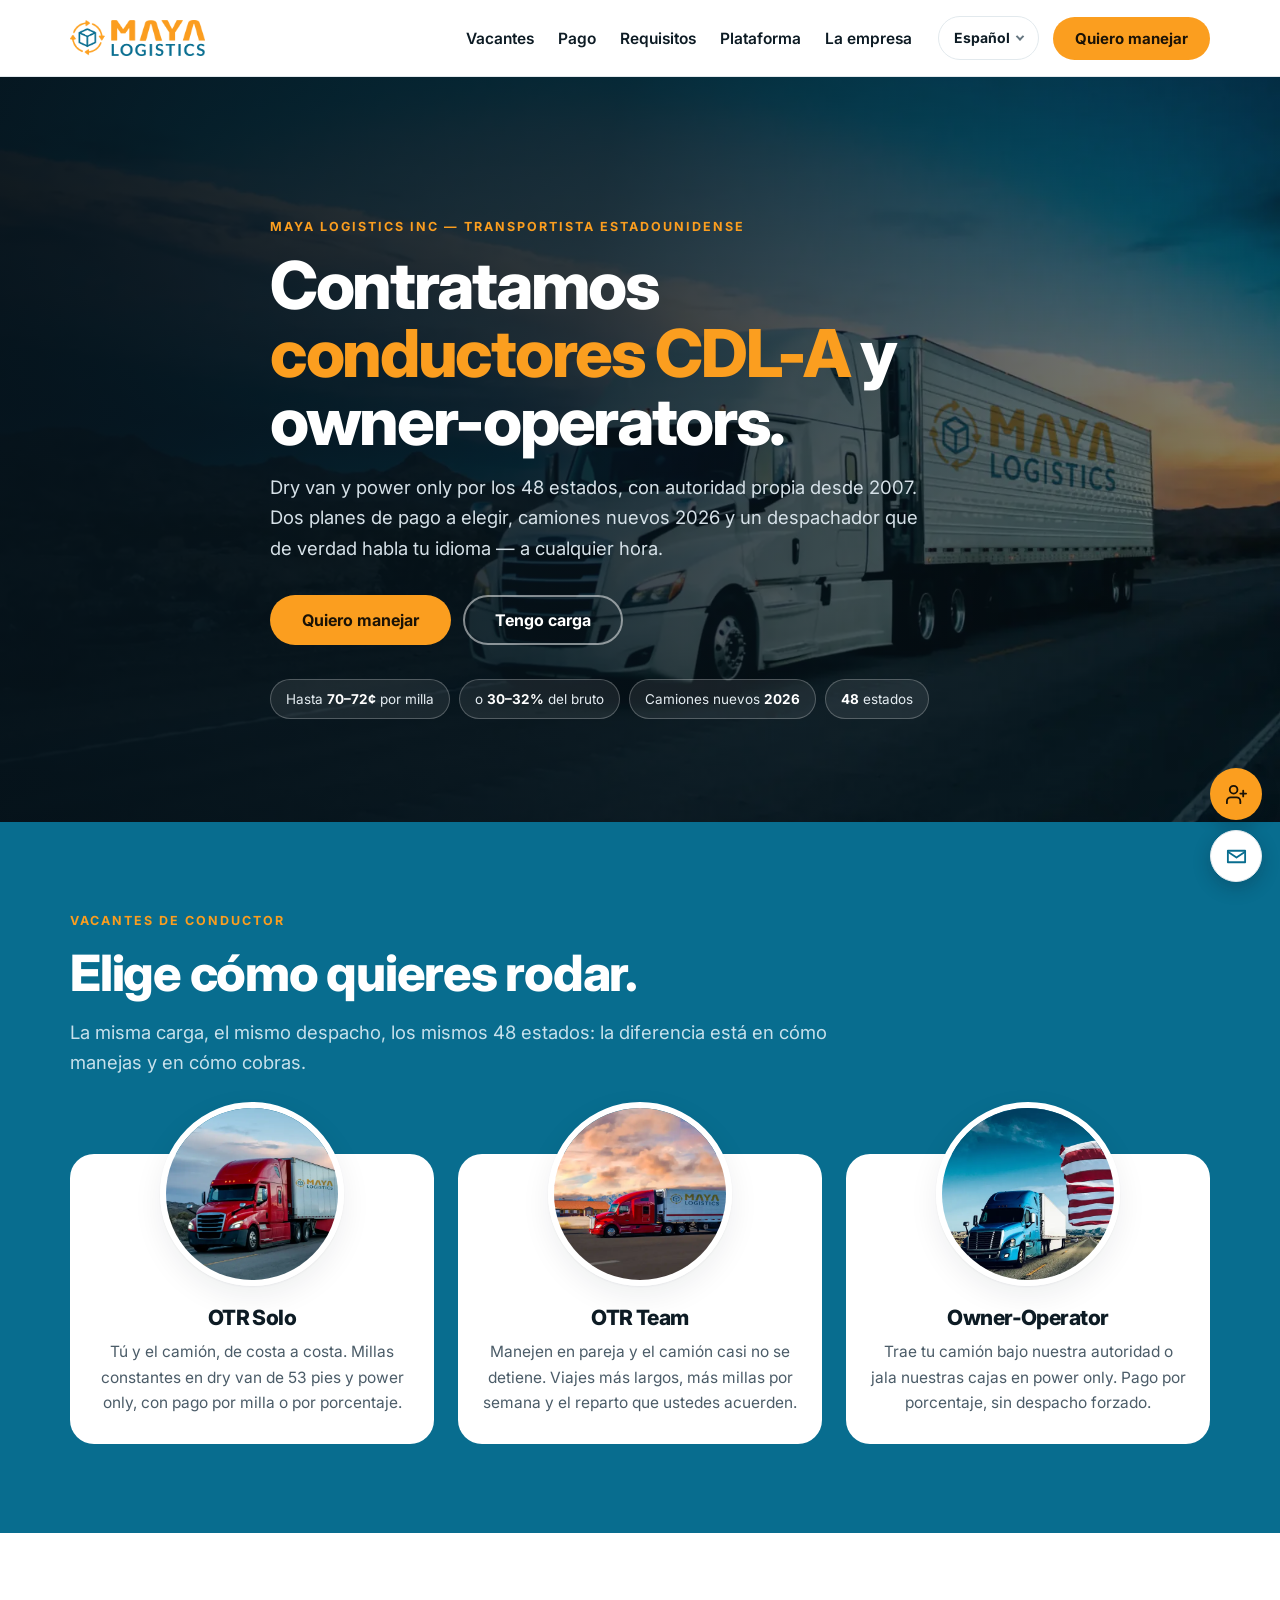
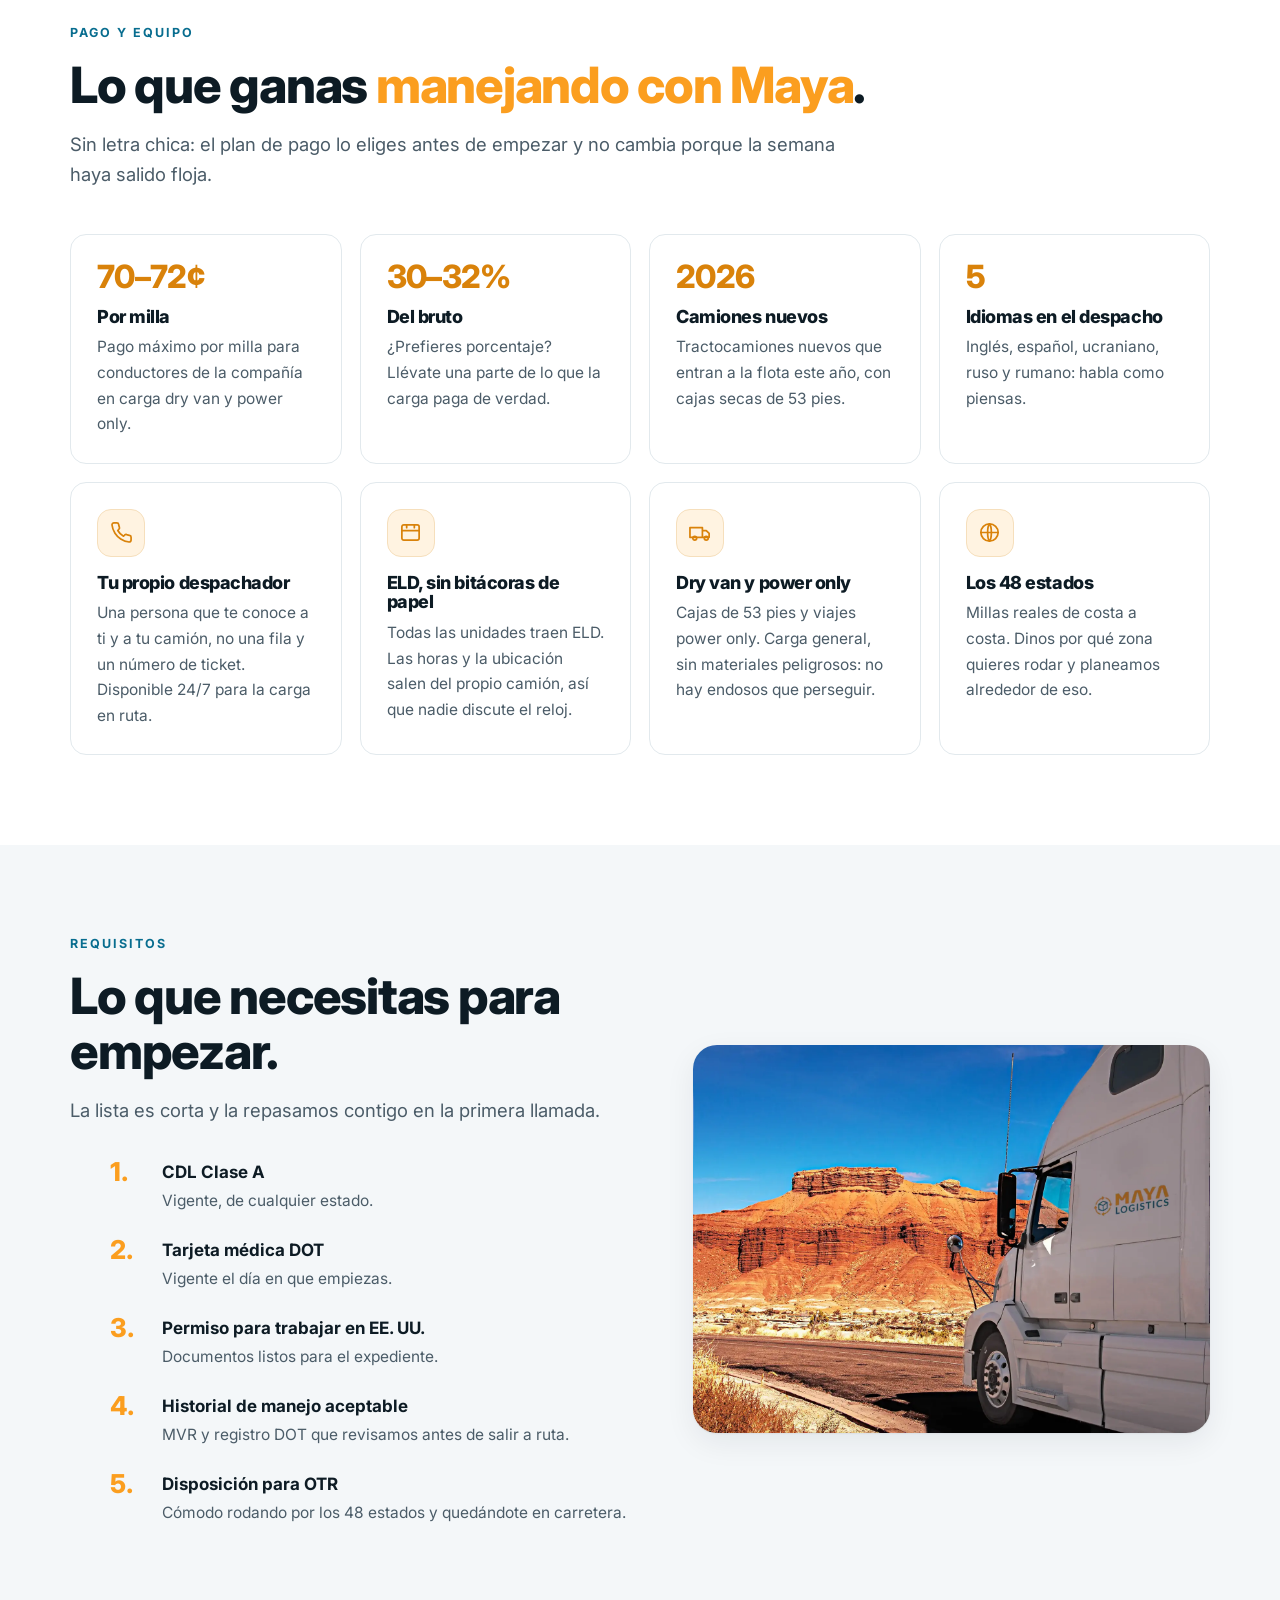
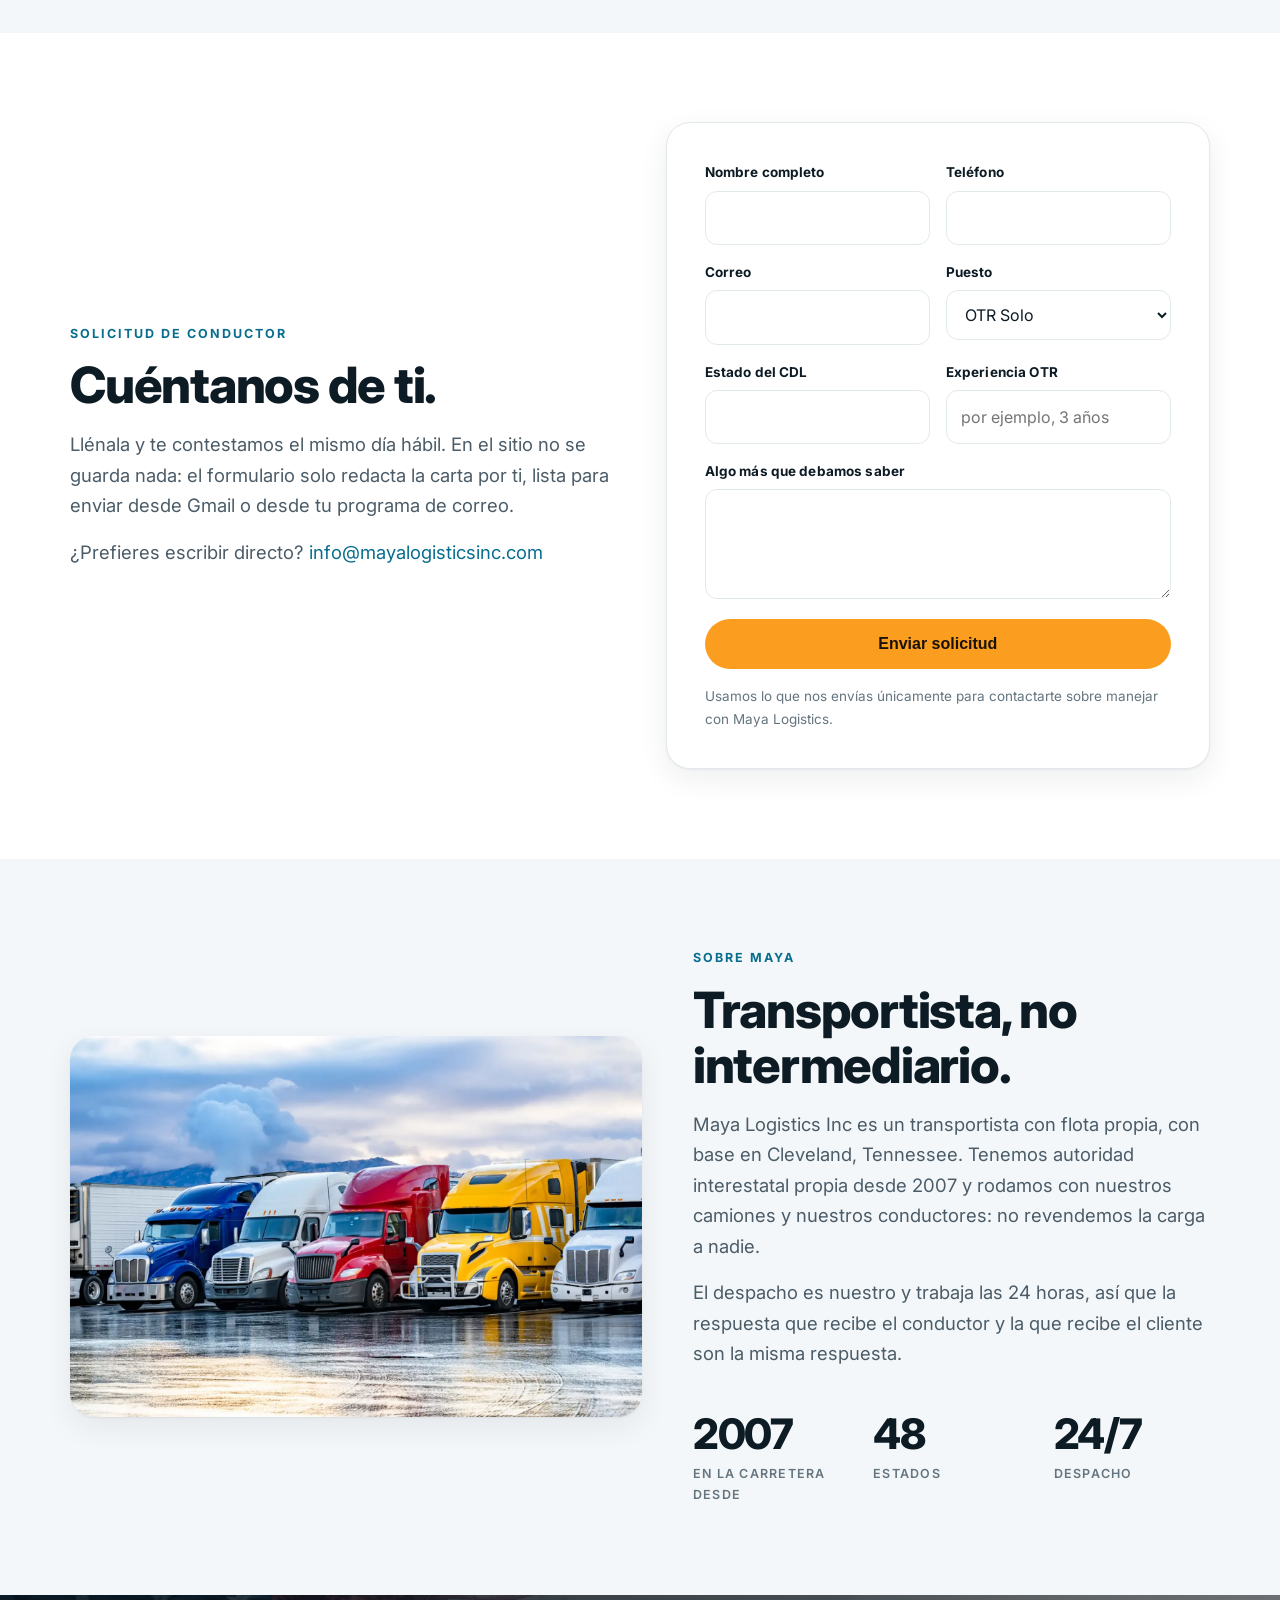
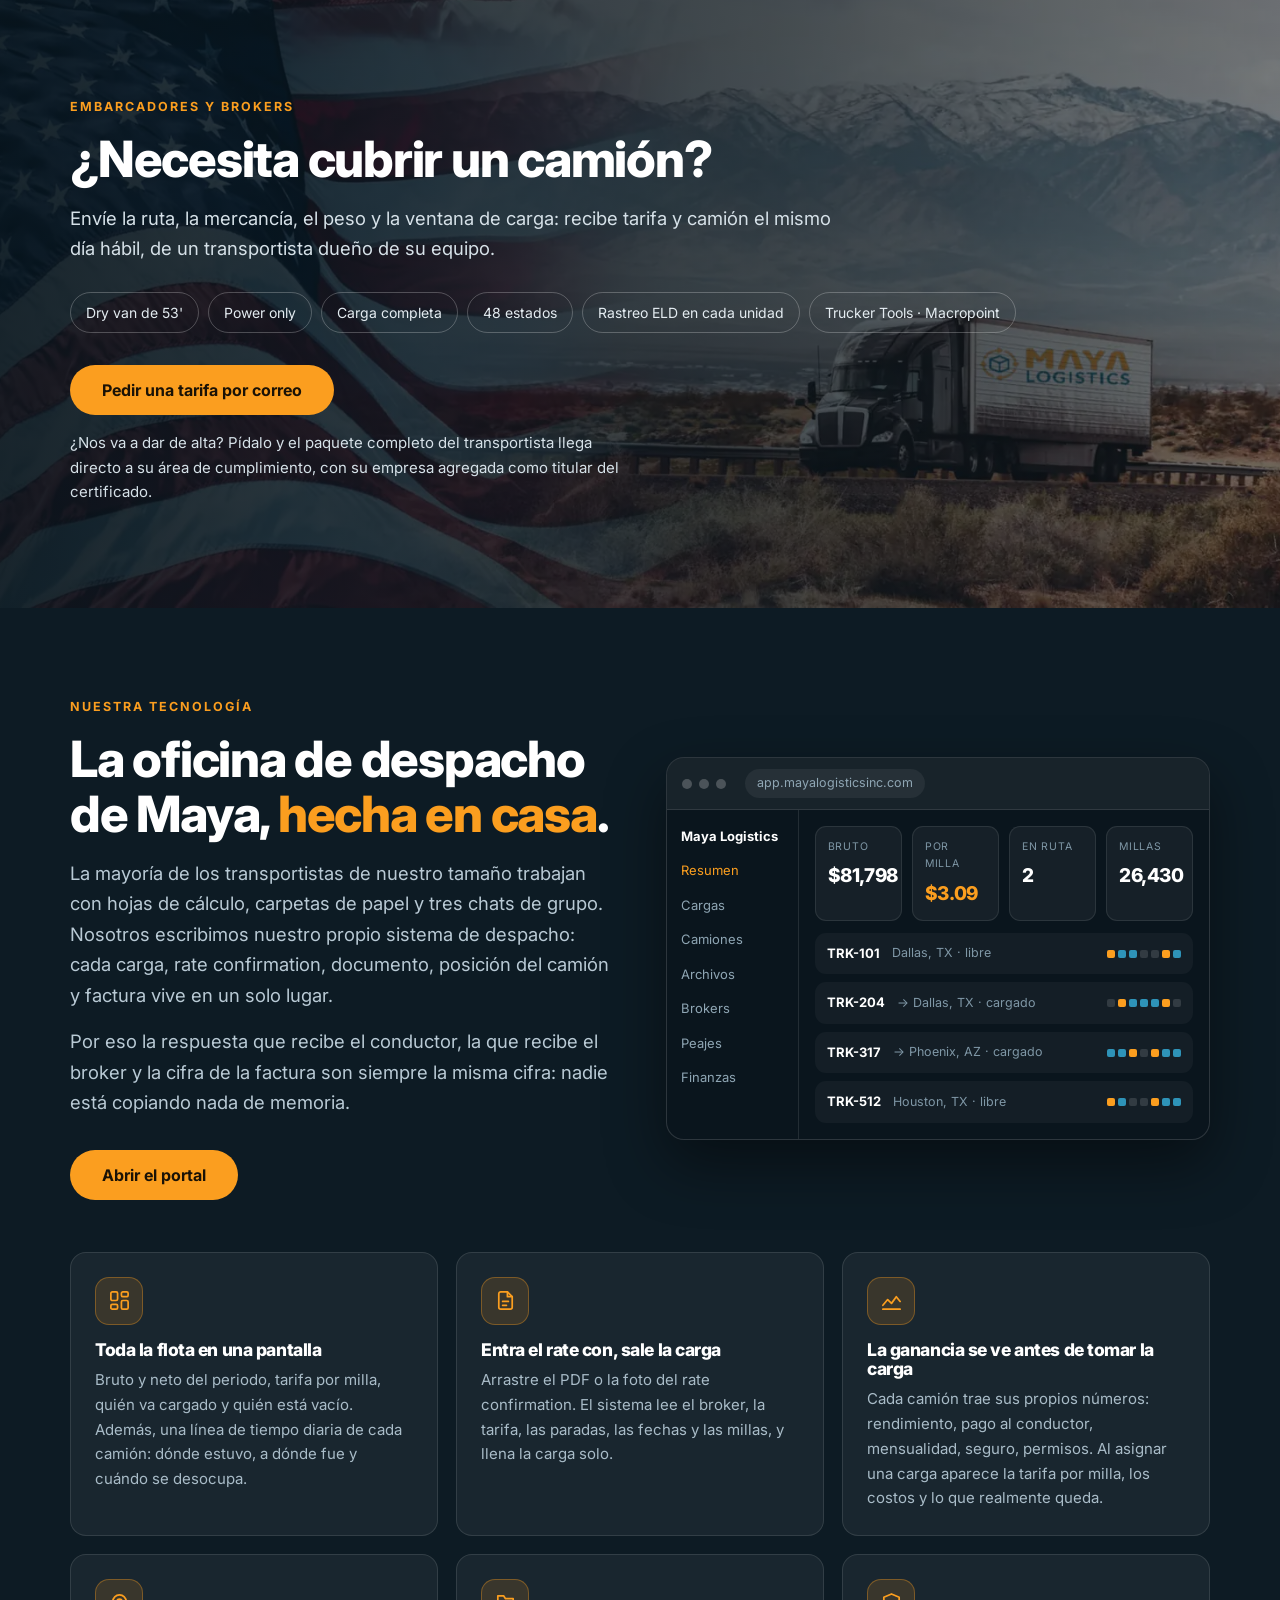
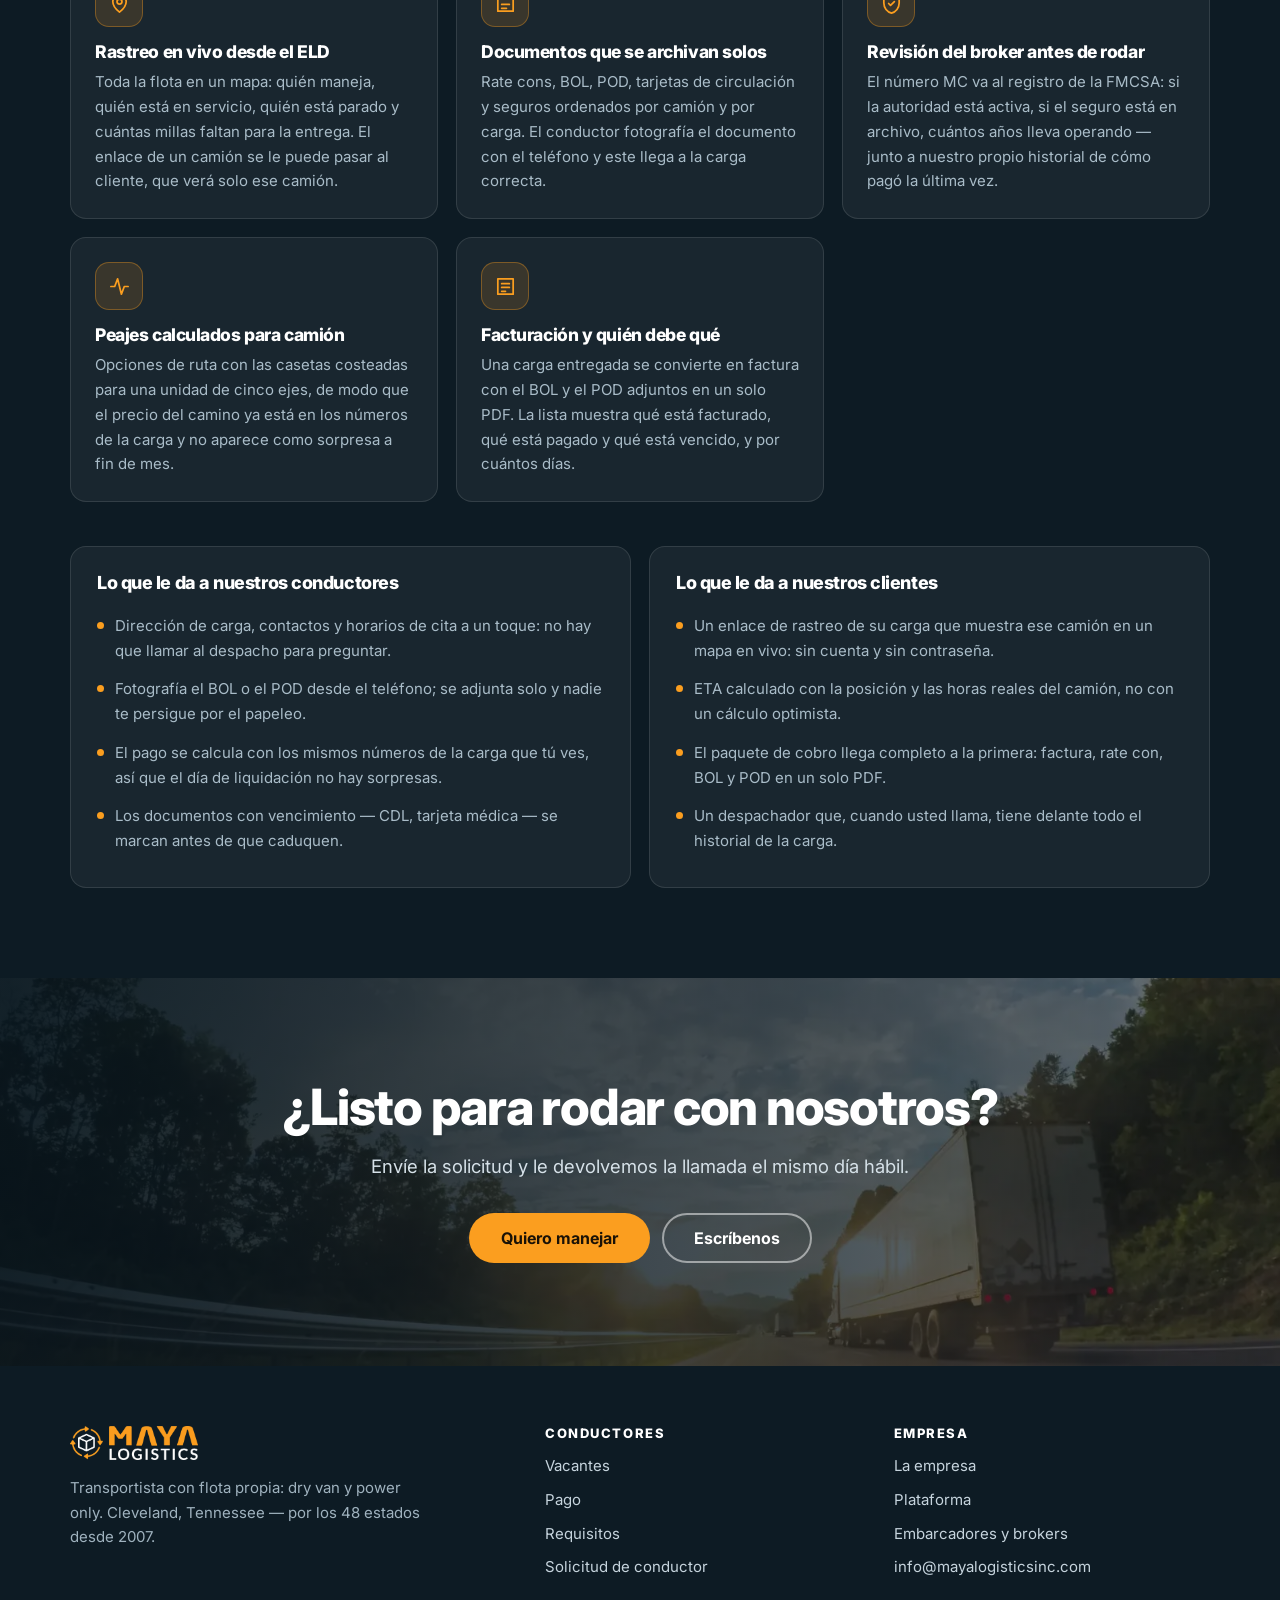
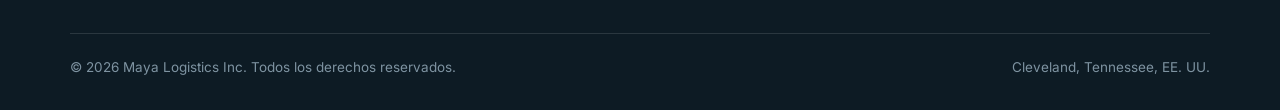
==== es/index.html @ c4414eb6 "Maya Logistics Inc — сайт на шести языках Историю репозитория пришлось начать заново: старые коммиты" ====
<!DOCTYPE html>
<html lang="es">
<head>
<meta charset="utf-8">
<meta name="viewport" content="width=device-width, initial-scale=1">
<title>Maya Logistics Inc | Empleo CDL-A | Contratamos camioneros — 48 estados</title>
<meta name="description" content="Maya Logistics Inc contrata conductores CDL Clase A y owner-operators. Pago de 70–72¢ por milla o 30–32% del bruto, camiones nuevos 2026, dry van y power only, los 48 estados, despacho en cinco idiomas.">
<meta name="theme-color" content="#086D8F">
<link rel="canonical" href="https://mayalogisticsinc.com/es/">
<link rel="alternate" hreflang="en" href="https://mayalogisticsinc.com/">
<link rel="alternate" hreflang="es" href="https://mayalogisticsinc.com/es/">
<link rel="alternate" hreflang="ru" href="https://mayalogisticsinc.com/ru/">
<link rel="alternate" hreflang="uk" href="https://mayalogisticsinc.com/uk/">
<link rel="alternate" hreflang="ro" href="https://mayalogisticsinc.com/ro/">
<link rel="alternate" hreflang="kk" href="https://mayalogisticsinc.com/kk/">
<link rel="alternate" hreflang="x-default" href="https://mayalogisticsinc.com/">
<meta property="og:type" content="website">
<meta property="og:url" content="https://mayalogisticsinc.com/es/">
<meta property="og:title" content="Maya Logistics Inc — Contratamos conductores CDL Clase A">
<meta property="og:description" content="70–72¢ por milla o 30–32% del bruto. Camiones nuevos 2026, dry van y power only, los 48 estados, despacho en cinco idiomas.">
<meta property="og:image" content="https://mayalogisticsinc.com/assets/hero-1600.webp">
<meta property="og:locale" content="es_US">
<meta name="twitter:card" content="summary_large_image">

<link rel="icon" href="/assets/favicon.ico" sizes="any">
<link rel="icon" href="/assets/favicon-32.png" type="image/png">
<link rel="apple-touch-icon" href="/assets/apple-touch-icon.png">

<link rel="preconnect" href="https://fonts.googleapis.com">
<link rel="preconnect" href="https://fonts.gstatic.com" crossorigin>
<link rel="stylesheet" href="https://fonts.googleapis.com/css2?family=Inter:wght@400;600;700;800&display=swap">
<link rel="preload" as="image" href="/assets/hero-800.webp" media="(max-width:800px)">
<link rel="preload" as="image" href="/assets/hero-1600.webp" media="(min-width:801px)">
<link rel="stylesheet" href="/assets/site.css?v=5">
</head>
<body>

<header class="site-header">
  <div class="wrap header-in">
    <a class="brand" href="/es/" aria-label="Maya Logistics Inc">
      <img src="/assets/logo.png" width="760" height="202" alt="Maya Logistics Inc">
    </a>

    <button class="burger" type="button" data-nav-toggle aria-expanded="false" aria-controls="menu" aria-label="Menú">
      <span></span>
    </button>

    <nav class="nav" id="menu" aria-label="Menú">
      <ul class="nav-links">
        <li><a href="#positions">Vacantes</a></li>
        <li><a href="#pay">Pago</a></li>
        <li><a href="#requirements">Requisitos</a></li>
        <li><a href="#platform">Plataforma</a></li>
        <li><a href="#company">La empresa</a></li>
      </ul>
      <div class="nav-side">
        <details class="lang">
          <summary aria-label="Idioma">Español</summary>
          <ul>
            <li><a href="/" hreflang="en">English</a></li>
            <li><a href="/es/" hreflang="es" aria-current="true">Español</a></li>
            <li><a href="/ru/" hreflang="ru">Русский</a></li>
            <li><a href="/uk/" hreflang="uk">Українська</a></li>
            <li><a href="/ro/" hreflang="ro">Română</a></li>
            <li><a href="/kk/" hreflang="kk">Қазақша</a></li>
          </ul>
        </details>
        <a class="btn btn-o" href="#apply">Quiero manejar</a>
      </div>
    </nav>
  </div>
</header>

<main>

<!-- ================= HERO ================= -->
<section class="hero bg-hero">
  <div class="wrap hero-in">
    <p class="eyebrow">Maya Logistics Inc — transportista estadounidense</p>
    <h1>Contratamos <em>conductores CDL-A</em> y owner-operators.</h1>
    <p class="lead">Dry van y power only por los 48 estados, con autoridad propia desde 2007. Dos planes de pago a elegir, camiones nuevos 2026 y un despachador que de verdad habla tu idioma — a cualquier hora.</p>
    <div class="btns">
      <a class="btn btn-o" href="#apply">Quiero manejar</a>
      <a class="btn btn-ghost" href="#shippers">Tengo carga</a>
    </div>
    <div class="chips">
      <span class="chip">Hasta <b>70–72¢</b> por milla</span>
      <span class="chip">o <b>30–32%</b> del bruto</span>
      <span class="chip">Camiones nuevos <b>2026</b></span>
      <span class="chip"><b>48</b> estados</span>
    </div>
  </div>
</section>

<!-- ================= POSITIONS ================= -->
<section id="positions" class="positions">
  <div class="wrap">
    <p class="eyebrow">Vacantes de conductor</p>
    <h2 class="h2">Elige cómo quieres rodar.</h2>
    <p class="lead">La misma carga, el mismo despacho, los mismos 48 estados: la diferencia está en cómo manejas y en cómo cobras.</p>

    <div class="pos-grid">
      <article class="pos">
        <img src="/assets/pos-solo.webp" width="560" height="560" loading="lazy" decoding="async" alt="Tractocamión con caja seca en la carretera al atardecer">
        <h3>OTR Solo</h3>
        <p>Tú y el camión, de costa a costa. Millas constantes en dry van de 53 pies y power only, con pago por milla o por porcentaje.</p>
      </article>

      <article class="pos">
        <img src="/assets/pos-team.webp" width="560" height="560" loading="lazy" decoding="async" alt="Tractocamión con remolque al atardecer">
        <h3>OTR Team</h3>
        <p>Manejen en pareja y el camión casi no se detiene. Viajes más largos, más millas por semana y el reparto que ustedes acuerden.</p>
      </article>

      <article class="pos">
        <img src="/assets/pos-oo.webp" width="560" height="560" loading="lazy" decoding="async" alt="Tractocamión en una carretera del desierto con la bandera de Estados Unidos">
        <h3>Owner-Operator</h3>
        <p>Trae tu camión bajo nuestra autoridad o jala nuestras cajas en power only. Pago por porcentaje, sin despacho forzado.</p>
      </article>
    </div>
  </div>
</section>

<!-- ================= PAY & EQUIPMENT ================= -->
<section id="pay">
  <div class="wrap">
    <p class="eyebrow">Pago y equipo</p>
    <h2 class="h2">Lo que ganas <em>manejando con Maya</em>.</h2>
    <p class="lead">Sin letra chica: el plan de pago lo eliges antes de empezar y no cambia porque la semana haya salido floja.</p>

    <div class="perks">
      <div class="perk">
        <b>70–72¢</b>
        <h3>Por milla</h3>
        <p>Pago máximo por milla para conductores de la compañía en carga dry van y power only.</p>
      </div>
      <div class="perk">
        <b>30–32%</b>
        <h3>Del bruto</h3>
        <p>¿Prefieres porcentaje? Llévate una parte de lo que la carga paga de verdad.</p>
      </div>
      <div class="perk">
        <b>2026</b>
        <h3>Camiones nuevos</h3>
        <p>Tractocamiones nuevos que entran a la flota este año, con cajas secas de 53 pies.</p>
      </div>
      <div class="perk">
        <b>5</b>
        <h3>Idiomas en el despacho</h3>
        <p>Inglés, español, ucraniano, ruso y rumano: habla como piensas.</p>
      </div>
      <div class="perk">
        <div class="ico"><svg viewBox="0 0 24 24" aria-hidden="true"><path d="M22 16.9v3a2 2 0 0 1-2.2 2 19.8 19.8 0 0 1-8.6-3.1 19.5 19.5 0 0 1-6-6A19.8 19.8 0 0 1 2.1 4.2 2 2 0 0 1 4.1 2h3a2 2 0 0 1 2 1.7c.1 1 .4 1.9.7 2.8a2 2 0 0 1-.5 2.1L8.1 9.9a16 16 0 0 0 6 6l1.3-1.3a2 2 0 0 1 2.1-.4c.9.3 1.8.6 2.8.7a2 2 0 0 1 1.7 2z"/></svg></div>
        <h3>Tu propio despachador</h3>
        <p>Una persona que te conoce a ti y a tu camión, no una fila y un número de ticket. Disponible 24/7 para la carga en ruta.</p>
      </div>
      <div class="perk">
        <div class="ico"><svg viewBox="0 0 24 24" aria-hidden="true"><rect x="3" y="4" width="18" height="16" rx="2"/><path d="M3 10h18M8 4v3M16 4v3"/></svg></div>
        <h3>ELD, sin bitácoras de papel</h3>
        <p>Todas las unidades traen ELD. Las horas y la ubicación salen del propio camión, así que nadie discute el reloj.</p>
      </div>
      <div class="perk">
        <div class="ico"><svg viewBox="0 0 24 24" aria-hidden="true"><path d="M1 7h13v10H1zM14 10h4l3 3v4h-7z"/><circle cx="6" cy="18" r="2"/><circle cx="18" cy="18" r="2"/></svg></div>
        <h3>Dry van y power only</h3>
        <p>Cajas de 53 pies y viajes power only. Carga general, sin materiales peligrosos: no hay endosos que perseguir.</p>
      </div>
      <div class="perk">
        <div class="ico"><svg viewBox="0 0 24 24" aria-hidden="true"><circle cx="12" cy="12" r="9"/><path d="M3 12h18M12 3c2.6 2.8 2.6 15.2 0 18M12 3c-2.6 2.8-2.6 15.2 0 18"/></svg></div>
        <h3>Los 48 estados</h3>
        <p>Millas reales de costa a costa. Dinos por qué zona quieres rodar y planeamos alrededor de eso.</p>
      </div>
    </div>
  </div>
</section>

<!-- ================= REQUIREMENTS ================= -->
<section id="requirements" class="soft">
  <div class="wrap split">
    <div>
      <p class="eyebrow">Requisitos</p>
      <h2 class="h2">Lo que necesitas para empezar.</h2>
      <p class="lead">La lista es corta y la repasamos contigo en la primera llamada.</p>

      <ol class="steps">
        <li><i>1.</i><div><b>CDL Clase A</b><span>Vigente, de cualquier estado.</span></div></li>
        <li><i>2.</i><div><b>Tarjeta médica DOT</b><span>Vigente el día en que empiezas.</span></div></li>
        <li><i>3.</i><div><b>Permiso para trabajar en EE. UU.</b><span>Documentos listos para el expediente.</span></div></li>
        <li><i>4.</i><div><b>Historial de manejo aceptable</b><span>MVR y registro DOT que revisamos antes de salir a ruta.</span></div></li>
        <li><i>5.</i><div><b>Disposición para OTR</b><span>Cómodo rodando por los 48 estados y quedándote en carretera.</span></div></li>
      </ol>
    </div>

    <div class="shot">
      <picture>
        <source media="(max-width:700px)" srcset="/assets/fleet-800.webp">
        <img src="/assets/fleet-1600.webp" width="1600" height="1200" loading="lazy" decoding="async" alt="Tractocamión en una carretera entre formaciones de roca roja">
      </picture>
    </div>
  </div>
</section>

<!-- ================= APPLY ================= -->
<section id="apply">
  <div class="wrap contact-grid">
    <div>
      <p class="eyebrow">Solicitud de conductor</p>
      <h2 class="h2">Cuéntanos de ti.</h2>
      <p class="lead">Llénala y te contestamos el mismo día hábil. En el sitio no se guarda nada: el formulario solo redacta la carta por ti, lista para enviar desde Gmail o desde tu programa de correo.</p>
      <p class="lead">¿Prefieres escribir directo? <a data-mail href="mailto:info@mayalogisticsinc.com">info@mayalogisticsinc.com</a></p>
    </div>

    <form class="form-wrap" data-mail-form="info@mayalogisticsinc.com"
          data-subject="Solicitud de conductor — Maya Logistics" data-sent-title="Tu solicitud está lista">
      <div class="fields">
        <div class="field">
          <label for="f-name">Nombre completo</label>
          <input id="f-name" name="name" data-label="Nombre completo" type="text" autocomplete="name" required>
        </div>
        <div class="field">
          <label for="f-phone">Teléfono</label>
          <input id="f-phone" name="phone" data-label="Teléfono" type="tel" autocomplete="tel" required>
        </div>
        <div class="field">
          <label for="f-email">Correo</label>
          <input id="f-email" name="email" data-label="Correo" type="email" autocomplete="email">
        </div>
        <div class="field">
          <label for="f-pos">Puesto</label>
          <select id="f-pos" name="position" data-label="Puesto">
            <option>OTR Solo</option>
            <option>OTR Team</option>
            <option>Owner-Operator</option>
          </select>
        </div>
        <div class="field">
          <label for="f-cdl">Estado del CDL</label>
          <input id="f-cdl" name="cdl" data-label="Estado del CDL" type="text">
        </div>
        <div class="field">
          <label for="f-exp">Experiencia OTR</label>
          <input id="f-exp" name="experience" data-label="Experiencia OTR" type="text" placeholder="por ejemplo, 3 años">
        </div>
        <div class="field full">
          <label for="f-msg">Algo más que debamos saber</label>
          <textarea id="f-msg" name="message" data-label="Algo más que debamos saber"></textarea>
        </div>
      </div>
      <button class="btn btn-o" type="submit" style="width:100%;margin-top:20px">Enviar solicitud</button>
      <p class="form-note">Usamos lo que nos envías únicamente para contactarte sobre manejar con Maya Logistics.</p>
    </form>
  </div>
</section>

<!-- ================= COMPANY ================= -->
<section id="company" class="soft">
  <div class="wrap split rev">
    <div class="shot">
      <picture>
        <source media="(max-width:700px)" srcset="/assets/lot-800.webp">
        <img src="/assets/lot-1600.webp" width="1600" height="1066" loading="lazy" decoding="async" alt="Tractocamiones formados en el patio de la terminal">
      </picture>
    </div>

    <div>
      <p class="eyebrow">Sobre Maya</p>
      <h2 class="h2">Transportista, no intermediario.</h2>
      <p class="lead">Maya Logistics Inc es un transportista con flota propia, con base en Cleveland, Tennessee. Tenemos autoridad interestatal propia desde 2007 y rodamos con nuestros camiones y nuestros conductores: no revendemos la carga a nadie.</p>
      <p class="lead">El despacho es nuestro y trabaja las 24 horas, así que la respuesta que recibe el conductor y la que recibe el cliente son la misma respuesta.</p>

      <div class="stats">
        <div class="stat"><b>2007</b><span>En la carretera desde</span></div>
        <div class="stat"><b>48</b><span>Estados</span></div>
        <div class="stat"><b>24/7</b><span>Despacho</span></div>
      </div>
    </div>
  </div>
</section>

<!-- ================= SHIPPERS ================= -->
<section id="shippers" class="band bg-flag">
  <div class="wrap">
    <p class="eyebrow">Embarcadores y brokers</p>
    <h2 class="h2">¿Necesita cubrir un camión?</h2>
    <p class="lead">Envíe la ruta, la mercancía, el peso y la ventana de carga: recibe tarifa y camión el mismo día hábil, de un transportista dueño de su equipo.</p>

    <div class="tags">
      <span class="tag">Dry van de 53'</span>
      <span class="tag">Power only</span>
      <span class="tag">Carga completa</span>
      <span class="tag">48 estados</span>
      <span class="tag">Rastreo ELD en cada unidad</span>
      <span class="tag">Trucker Tools · Macropoint</span>
    </div>

    <div class="btns">
      <a class="btn btn-o" data-mail data-mail-title="Pedir una tarifa por correo" href="mailto:info@mayalogisticsinc.com?subject=Freight%20quote%20request&amp;body=Company%3A%0AContact%20name%3A%0ALane%20(pickup%20city%2Fstate%20-%20delivery%20city%2Fstate)%3A%0APickup%20date%20and%20window%3A%0ACommodity%20and%20weight%3A%0AEquipment%20(dry%20van%20or%20power%20only)%3A%0A">Pedir una tarifa por correo</a>
    </div>
    <p class="lead" style="font-size:15px">¿Nos va a dar de alta? Pídalo y el paquete completo del transportista llega directo a su área de cumplimiento, con su empresa agregada como titular del certificado.</p>
  </div>
</section>

<!-- ================= PLATFORM ================= -->
<section id="platform" class="app-sec">
  <div class="wrap">
    <div class="app-top">
      <div>
        <p class="eyebrow">Nuestra tecnología</p>
        <h2 class="h2">La oficina de despacho de Maya, <em>hecha en casa</em>.</h2>
        <p class="lead">La mayoría de los transportistas de nuestro tamaño trabajan con hojas de cálculo, carpetas de papel y tres chats de grupo. Nosotros escribimos nuestro propio sistema de despacho: cada carga, rate confirmation, documento, posición del camión y factura vive en un solo lugar.</p>
        <p class="lead">Por eso la respuesta que recibe el conductor, la que recibe el broker y la cifra de la factura son siempre la misma cifra: nadie está copiando nada de memoria.</p>
        <div class="btns">
          <a class="btn btn-o" href="https://app.mayalogisticsinc.com/login" target="_blank" rel="noopener">Abrir el portal</a>
        </div>
      </div>

      <!-- illustration of the Overview screen, drawn in HTML -->
      <div class="win" aria-hidden="true">
        <div class="win-bar"><i></i><i></i><i></i><span>app.mayalogisticsinc.com</span></div>
        <div class="win-body">
          <div class="win-side">
            <b>Maya Logistics</b>
            <u>Resumen</u>
            <span>Cargas</span>
            <span>Camiones</span>
            <span>Archivos</span>
            <span>Brokers</span>
            <span>Peajes</span>
            <span>Finanzas</span>
          </div>
          <div class="win-main">
            <div class="kpis">
              <div class="kpi"><small>Bruto</small><b>$81,798</b></div>
              <div class="kpi up"><small>Por milla</small><b>$3.09</b></div>
              <div class="kpi"><small>En ruta</small><b>2</b></div>
              <div class="kpi"><small>Millas</small><b>26,430</b></div>
            </div>
            <div class="rows">
              <div class="wrow"><b>TRK-101</b><em>Dallas, TX · libre</em>
                <span class="dots"><i class="a"></i><i class="b"></i><i class="b"></i><i></i><i></i><i class="a"></i><i class="b"></i></span></div>
              <div class="wrow"><b>TRK-204</b><em>→ Dallas, TX · cargado</em>
                <span class="dots"><i></i><i class="a"></i><i class="b"></i><i class="b"></i><i class="b"></i><i class="a"></i><i></i></span></div>
              <div class="wrow"><b>TRK-317</b><em>→ Phoenix, AZ · cargado</em>
                <span class="dots"><i class="b"></i><i class="b"></i><i class="a"></i><i></i><i class="a"></i><i class="b"></i><i class="b"></i></span></div>
              <div class="wrow"><b>TRK-512</b><em>Houston, TX · libre</em>
                <span class="dots"><i class="a"></i><i class="b"></i><i></i><i></i><i class="a"></i><i class="b"></i><i class="b"></i></span></div>
            </div>
          </div>
        </div>
      </div>
    </div>

    <div class="fcards">
      <article class="fcard">
        <div class="ico"><svg viewBox="0 0 24 24" aria-hidden="true"><rect x="3" y="3" width="7" height="9" rx="1.5"/><rect x="14" y="3" width="7" height="5" rx="1.5"/><rect x="3" y="16" width="7" height="5" rx="1.5"/><rect x="14" y="12" width="7" height="9" rx="1.5"/></svg></div>
        <h3>Toda la flota en una pantalla</h3>
        <p>Bruto y neto del periodo, tarifa por milla, quién va cargado y quién está vacío. Además, una línea de tiempo diaria de cada camión: dónde estuvo, a dónde fue y cuándo se desocupa.</p>
      </article>

      <article class="fcard">
        <div class="ico"><svg viewBox="0 0 24 24" aria-hidden="true"><path d="M14 3H7a2 2 0 0 0-2 2v14a2 2 0 0 0 2 2h10a2 2 0 0 0 2-2V8z"/><path d="M14 3v5h5M9 13h6M9 17h4"/></svg></div>
        <h3>Entra el rate con, sale la carga</h3>
        <p>Arrastre el PDF o la foto del rate confirmation. El sistema lee el broker, la tarifa, las paradas, las fechas y las millas, y llena la carga solo.</p>
      </article>

      <article class="fcard">
        <div class="ico"><svg viewBox="0 0 24 24" aria-hidden="true"><path d="M3 17l5-6 4 4 5-7 4 5"/><path d="M3 21h18"/></svg></div>
        <h3>La ganancia se ve antes de tomar la carga</h3>
        <p>Cada camión trae sus propios números: rendimiento, pago al conductor, mensualidad, seguro, permisos. Al asignar una carga aparece la tarifa por milla, los costos y lo que realmente queda.</p>
      </article>

      <article class="fcard">
        <div class="ico"><svg viewBox="0 0 24 24" aria-hidden="true"><path d="M12 21s7-5.2 7-11a7 7 0 1 0-14 0c0 5.8 7 11 7 11z"/><circle cx="12" cy="10" r="2.6"/></svg></div>
        <h3>Rastreo en vivo desde el ELD</h3>
        <p>Toda la flota en un mapa: quién maneja, quién está en servicio, quién está parado y cuántas millas faltan para la entrega. El enlace de un camión se le puede pasar al cliente, que verá solo ese camión.</p>
      </article>

      <article class="fcard">
        <div class="ico"><svg viewBox="0 0 24 24" aria-hidden="true"><path d="M4 4h6l2 3h8v13H4z"/><path d="M8 13h8M8 17h5"/></svg></div>
        <h3>Documentos que se archivan solos</h3>
        <p>Rate cons, BOL, POD, tarjetas de circulación y seguros ordenados por camión y por carga. El conductor fotografía el documento con el teléfono y este llega a la carga correcta.</p>
      </article>

      <article class="fcard">
        <div class="ico"><svg viewBox="0 0 24 24" aria-hidden="true"><path d="M12 2 4 5.5v6c0 5 3.4 9.3 8 10.5 4.6-1.2 8-5.5 8-10.5v-6z"/><path d="M9 12l2 2 4-4"/></svg></div>
        <h3>Revisión del broker antes de rodar</h3>
        <p>El número MC va al registro de la FMCSA: si la autoridad está activa, si el seguro está en archivo, cuántos años lleva operando — junto a nuestro propio historial de cómo pagó la última vez.</p>
      </article>

      <article class="fcard">
        <div class="ico"><svg viewBox="0 0 24 24" aria-hidden="true"><path d="M3 12h4l3-8 4 16 3-8h4"/></svg></div>
        <h3>Peajes calculados para camión</h3>
        <p>Opciones de ruta con las casetas costeadas para una unidad de cinco ejes, de modo que el precio del camino ya está en los números de la carga y no aparece como sorpresa a fin de mes.</p>
      </article>

      <article class="fcard">
        <div class="ico"><svg viewBox="0 0 24 24" aria-hidden="true"><path d="M4 4h16v16H4z"/><path d="M8 9h8M8 13h8M8 17h4"/></svg></div>
        <h3>Facturación y quién debe qué</h3>
        <p>Una carga entregada se convierte en factura con el BOL y el POD adjuntos en un solo PDF. La lista muestra qué está facturado, qué está pagado y qué está vencido, y por cuántos días.</p>
      </article>
    </div>

    <div class="who">
      <div>
        <h3>Lo que le da a nuestros conductores</h3>
        <ul>
          <li>Dirección de carga, contactos y horarios de cita a un toque: no hay que llamar al despacho para preguntar.</li>
          <li>Fotografía el BOL o el POD desde el teléfono; se adjunta solo y nadie te persigue por el papeleo.</li>
          <li>El pago se calcula con los mismos números de la carga que tú ves, así que el día de liquidación no hay sorpresas.</li>
          <li>Los documentos con vencimiento — CDL, tarjeta médica — se marcan antes de que caduquen.</li>
        </ul>
      </div>
      <div>
        <h3>Lo que le da a nuestros clientes</h3>
        <ul>
          <li>Un enlace de rastreo de su carga que muestra ese camión en un mapa en vivo: sin cuenta y sin contraseña.</li>
          <li>ETA calculado con la posición y las horas reales del camión, no con un cálculo optimista.</li>
          <li>El paquete de cobro llega completo a la primera: factura, rate con, BOL y POD en un solo PDF.</li>
          <li>Un despachador que, cuando usted llama, tiene delante todo el historial de la carga.</li>
        </ul>
      </div>
    </div>
  </div>
</section>

<!-- ================= CTA ================= -->
<section class="band bg-road">
  <div class="wrap center">
    <h2 class="h2">¿Listo para rodar con nosotros?</h2>
    <p class="lead">Envíe la solicitud y le devolvemos la llamada el mismo día hábil.</p>
    <div class="btns" style="justify-content:center">
      <a class="btn btn-o" href="#apply">Quiero manejar</a>
      <a class="btn btn-ghost" data-mail data-mail-title="Escríbenos" href="mailto:info@mayalogisticsinc.com">Escríbenos</a>
    </div>
  </div>
</section>

</main>

<footer class="site-footer">
  <div class="wrap">
    <div class="fgrid">
      <div>
        <img src="/assets/logo-light.png" width="760" height="202" alt="Maya Logistics Inc" loading="lazy">
        <p>Transportista con flota propia: dry van y power only. Cleveland, Tennessee — por los 48 estados desde 2007.</p>
      </div>
      <div>
        <h4>Conductores</h4>
        <ul>
          <li><a href="#positions">Vacantes</a></li>
          <li><a href="#pay">Pago</a></li>
          <li><a href="#requirements">Requisitos</a></li>
          <li><a href="#apply">Solicitud de conductor</a></li>
        </ul>
      </div>
      <div>
        <h4>Empresa</h4>
        <ul>
          <li><a href="#company">La empresa</a></li>
          <li><a href="#platform">Plataforma</a></li>
          <li><a href="#shippers">Embarcadores y brokers</a></li>
          <li><a data-mail href="mailto:info@mayalogisticsinc.com">info@mayalogisticsinc.com</a></li>
        </ul>
      </div>
    </div>
    <div class="legal">
      <span>© 2026 Maya Logistics Inc. Todos los derechos reservados.</span>
      <span>Cleveland, Tennessee, EE. UU.</span>
    </div>
  </div>
</footer>

<div class="fab">
  <a class="fab-o" href="#apply" title="Quiero manejar" aria-label="Quiero manejar">
    <svg viewBox="0 0 24 24" aria-hidden="true"><path d="M16 21v-2a4 4 0 0 0-4-4H6a4 4 0 0 0-4 4v2"/><circle cx="9" cy="7" r="4"/><path d="M19 8v6M22 11h-6"/></svg>
  </a>
  <a class="fab-w" href="mailto:info@mayalogisticsinc.com" data-mail data-mail-title="Escríbenos" title="Escríbenos" aria-label="Escríbenos">
    <svg viewBox="0 0 24 24" aria-hidden="true"><path d="M3 6h18v12H3z"/><path d="m3 7 9 6 9-6"/></svg>
  </a>
</div>

<dialog class="mbox" id="mailbox" aria-labelledby="mbox-title">
  <div class="mbox-in">
    <div class="mbox-x"><form method="dialog"><button type="submit" aria-label="Cerrar">&times;</button></form></div>
    <h3 id="mbox-title" data-mbox-title>Escríbenos</h3>
    <p class="mbox-sub" data-mbox-sub hidden></p>

    <div class="mbox-addr">
      <span data-mbox-addr>info@mayalogisticsinc.com</span>
      <button class="mbox-copy" type="button" data-mbox-copy-addr data-done="Copiado">Copiar</button>
    </div>

    <textarea data-mbox-body readonly hidden aria-label="Texto del mensaje"></textarea>

    <div class="mbox-btns">
      <a class="btn btn-o" data-mbox-gmail href="https://mail.google.com/" target="_blank" rel="noopener">Abrir en Gmail</a>
      <a class="btn btn-line" data-mbox-mailto href="mailto:info@mayalogisticsinc.com">Programa de correo</a>
      <button class="btn btn-line" type="button" data-mbox-copy-body data-done="Copiado" hidden>Copiar el mensaje</button>
    </div>

    <p class="mbox-note" data-mbox-note hidden>Copiado al portapapeles.</p>
  </div>
</dialog>

<script src="/assets/site.js?v=5" defer></script>
</body>
</html>
---- assets/site.css ----
/* Maya Logistics Inc — mayalogisticsinc.com
   Brand: orange #FB9E1F + teal #086D8F (sampled from the logo artwork).
   Driver-recruiting first: the page carries an action bar that never scrolls away. */

:root{
  --orange:#FB9E1F;
  --orange-d:#D9820A;
  --orange-soft:#FFF3E1;
  --teal:#086D8F;
  --teal-d:#054F69;
  --teal-soft:#E8F2F6;
  --ink:#0D1B24;
  --body:#4B5C68;
  --muted:#64757F;
  --line:#E2E9ED;
  --bg:#FFFFFF;
  --soft:#F4F7F9;
  --wrap:1180px;
  --r:16px;
  --shadow:0 1px 2px rgba(13,27,36,.05), 0 10px 30px rgba(13,27,36,.07);
}

*,*::before,*::after{box-sizing:border-box}
html{scroll-behavior:smooth}
body{
  margin:0;
  background:var(--bg);
  color:var(--body);
  font:400 17px/1.65 Inter,-apple-system,BlinkMacSystemFont,"Segoe UI",Roboto,Helvetica,Arial,sans-serif;
  -webkit-font-smoothing:antialiased;
  overflow-x:hidden;
}
img{max-width:100%;height:auto;display:block}
[hidden]{display:none!important}
a{color:var(--teal);text-decoration:none}
a:hover{color:var(--teal-d)}
h1,h2,h3,h4{color:var(--ink);margin:0;line-height:1.1;letter-spacing:-.025em;font-weight:800}
p{margin:0}
ul{margin:0;padding:0;list-style:none}
:focus-visible{outline:3px solid var(--orange);outline-offset:3px;border-radius:6px}

[id]{scroll-margin-top:92px}
.wrap{max-width:var(--wrap);margin:0 auto;padding:0 20px}
section{padding:clamp(56px,7vw,100px) 0}
.soft{background:var(--soft)}
.eyebrow{
  font-size:12.5px;font-weight:700;letter-spacing:.16em;text-transform:uppercase;
  color:var(--teal);margin-bottom:14px;
}
.h2{font-size:clamp(30px,4.6vw,50px)}
.h2 em{font-style:normal;color:var(--orange)}
.lead{font-size:clamp(16.5px,1.5vw,18.5px);max-width:64ch;margin-top:16px}
.center{text-align:center}
.center .lead{margin-inline:auto}

/* ---------- buttons ---------- */
.btn{
  display:inline-flex;align-items:center;justify-content:center;gap:9px;
  padding:15px 30px;border-radius:999px;border:2px solid transparent;
  font-weight:700;font-size:16px;line-height:1;cursor:pointer;text-align:center;
  transition:background .18s,border-color .18s,color .18s,transform .18s;
}
.btn:hover{transform:translateY(-1px)}
.btn-o{background:var(--orange);color:#1A1206}
.btn-o:hover{background:var(--orange-d);color:#1A1206}
.btn-t{background:var(--teal);color:#fff}
.btn-t:hover{background:var(--teal-d);color:#fff}
.btn-line{border-color:var(--line);color:var(--ink);background:#fff}
.btn-line:hover{border-color:var(--teal);color:var(--teal)}
.btn-ghost{border-color:rgba(255,255,255,.5);color:#fff}
.btn-ghost:hover{border-color:#fff;background:rgba(255,255,255,.14);color:#fff}
.btns{display:flex;flex-wrap:wrap;gap:12px;margin-top:32px}

/* ---------- header ---------- */
.site-header{
  position:sticky;top:0;z-index:60;background:rgba(255,255,255,.94);
  backdrop-filter:blur(10px);border-bottom:1px solid var(--line);
}
.header-in{display:flex;align-items:center;gap:20px;height:76px}
.brand{display:flex;align-items:center;flex:none}
.brand img{height:36px;width:auto}
.nav{margin-left:auto;display:flex;align-items:center;gap:26px}
.nav-links{display:flex;align-items:center;gap:24px}
.nav-links a{color:var(--ink);font-weight:600;font-size:15.5px}
.nav-links a:hover{color:var(--teal)}
.nav-side{display:flex;align-items:center;gap:14px}
/* six languages do not fit as pills — a <details> dropdown, no JS needed to open */
.lang{position:relative;flex:none}
.lang summary{
  list-style:none;cursor:pointer;display:inline-flex;align-items:center;gap:9px;
  border:1px solid var(--line);border-radius:999px;padding:9px 15px;background:#fff;
  font-size:14px;font-weight:700;color:var(--ink);white-space:nowrap;
}
.lang summary::-webkit-details-marker{display:none}
.lang summary::after{
  content:"";width:6px;height:6px;margin-left:-2px;
  border-right:2px solid var(--muted);border-bottom:2px solid var(--muted);
  transform:rotate(45deg) translate(-1px,-1px);
}
.lang summary:hover{border-color:var(--teal);color:var(--teal)}
.lang[open] summary{border-color:var(--teal);color:var(--teal)}
.lang ul{
  position:absolute;top:calc(100% + 8px);right:0;z-index:80;min-width:196px;
  background:#fff;border:1px solid var(--line);border-radius:16px;padding:7px;
  box-shadow:var(--shadow);
}
.lang li a{display:block;padding:10px 13px;border-radius:11px;font-size:15px;font-weight:600;color:var(--ink)}
.lang li a:hover{background:var(--soft);color:var(--teal)}
.lang li a[aria-current="true"]{background:var(--teal-soft);color:var(--teal)}
.nav .btn{padding:12px 20px;font-size:15px}
.burger{
  display:none;margin-left:auto;width:46px;height:46px;border:1px solid var(--line);
  border-radius:999px;background:#fff;cursor:pointer;padding:0;
}
.burger span,.burger span::before,.burger span::after{
  display:block;position:relative;width:19px;height:2px;margin:0 auto;
  background:var(--ink);border-radius:2px;content:"";transition:.2s;
}
.burger span::before{position:absolute;top:-6px}
.burger span::after{position:absolute;top:6px}
[aria-expanded="true"] span{background:transparent}
[aria-expanded="true"] span::before{top:0;transform:rotate(45deg)}
[aria-expanded="true"] span::after{top:0;transform:rotate(-45deg)}

/* ---------- floating actions (bottom right, out of the way) ---------- */
.fab{position:fixed;right:18px;bottom:18px;z-index:70;display:grid;gap:10px}
.fab a{
  width:52px;height:52px;border-radius:50%;display:grid;place-items:center;
  box-shadow:0 6px 18px rgba(13,27,36,.24);transition:transform .18s,background .18s;
}
.fab a:hover{transform:translateY(-2px)}
.fab svg{width:23px;height:23px;fill:none;stroke-width:1.9;stroke-linecap:round;stroke-linejoin:round}
.fab-o{background:var(--orange)}
.fab-o svg{stroke:#1A1206}
.fab-o:hover{background:var(--orange-d)}
.fab-w{background:#fff;border:1px solid var(--line)}
.fab-w svg{stroke:var(--teal)}
.fab-w:hover{background:var(--teal-soft)}

/* ---------- hero ---------- */
.hero{
  position:relative;color:#fff;isolation:isolate;
  padding:clamp(76px,11vw,140px) 0 clamp(64px,8vw,110px);
  background:#0D1B24 center/cover no-repeat;
}
.hero::after{
  content:"";position:absolute;inset:0;z-index:-1;
  background:linear-gradient(100deg,rgba(6,19,27,.94) 0%,rgba(6,19,27,.84) 44%,rgba(6,19,27,.44) 100%);
}
.hero-in{max-width:780px}
.hero .eyebrow{color:var(--orange)}
.hero h1{color:#fff;font-size:clamp(36px,6vw,66px);line-height:1.03;letter-spacing:-.035em}
.hero h1 em{font-style:normal;color:var(--orange)}
.hero .lead{color:#D6E1E8;max-width:56ch}
.chips{display:flex;flex-wrap:wrap;gap:9px;margin-top:34px}
.chip{
  border:1px solid rgba(255,255,255,.24);background:rgba(255,255,255,.08);
  border-radius:999px;padding:8px 15px;font-size:13.5px;color:#E4ECF1;
}
.chip b{color:#fff;font-weight:700}

/* ---------- positions (brand-coloured block, circular photos) ---------- */
.positions{background:var(--teal);color:#fff;padding:clamp(56px,7vw,96px) 0}
.positions .eyebrow{color:var(--orange)}
.positions h2{color:#fff}
.positions .lead{color:#C7E0EB}
.pos-grid{
  display:grid;grid-template-columns:repeat(auto-fit,minmax(260px,1fr));
  gap:24px;margin-top:76px;
}
.pos-grid>*{min-width:0}
.pos{
  background:#fff;border-radius:24px;padding:0 24px 28px;text-align:center;
  transition:transform .18s,box-shadow .18s;
}
.pos:hover{transform:translateY(-4px);box-shadow:0 16px 40px rgba(0,0,0,.22)}
.pos img{
  width:184px;height:184px;border-radius:50%;object-fit:cover;
  margin:-52px auto 0;border:6px solid #fff;box-shadow:var(--shadow);
}
.pos h3{margin-top:20px;font-size:21px}
.pos p{margin-top:10px;font-size:15.5px;color:var(--body)}

/* ---------- perks ---------- */
.perks{display:grid;grid-template-columns:repeat(auto-fit,minmax(250px,1fr));gap:18px;margin-top:44px}
.perks>*{min-width:0}
.perk{
  background:#fff;border:1px solid var(--line);border-radius:var(--r);padding:26px;
  transition:box-shadow .18s,transform .18s,border-color .18s;
}
.perk:hover{box-shadow:var(--shadow);transform:translateY(-2px);border-color:#D3DEE4}
.perk b{display:block;color:var(--orange-d);font-size:clamp(25px,2.8vw,32px);font-weight:800;letter-spacing:-.02em;line-height:1}
.perk h3{font-size:18px;margin:0 0 8px}
.perk p{font-size:15.5px}
.perk b + h3{margin-top:14px}
.ico{
  width:48px;height:48px;border-radius:14px;display:grid;place-items:center;margin-bottom:16px;
  background:var(--orange-soft);border:1px solid #F6DFBC;
}
.ico svg{width:23px;height:23px;fill:none;stroke:var(--orange-d);stroke-width:1.8;stroke-linecap:round;stroke-linejoin:round}

/* ---------- split (text + photo) ---------- */
.split{display:grid;grid-template-columns:1.05fr .95fr;gap:clamp(28px,4vw,56px);align-items:center}
.split>*{min-width:0}
.split.rev .shot{order:-1}
.shot img{border-radius:24px;box-shadow:var(--shadow)}

/* ---------- numbered requirements ---------- */
.steps{margin-top:32px;display:grid;gap:22px}
.steps li{display:flex;gap:18px;align-items:flex-start}
.steps i{
  flex:none;font-style:normal;font-weight:800;font-size:26px;line-height:1.1;
  color:var(--orange);min-width:34px;
}
.steps b{display:block;color:var(--ink);font-weight:700;font-size:17px}
.steps span{font-size:15.5px}

/* ---------- stats ---------- */
.stats{
  display:grid;grid-template-columns:repeat(auto-fit,minmax(150px,1fr));
  gap:24px;margin-top:44px;
}
.stats>*{min-width:0}
.stat b{display:block;font-size:clamp(30px,3.4vw,42px);font-weight:800;color:var(--ink);line-height:1;letter-spacing:-.03em}
.stat span{display:block;margin-top:9px;font-size:12.5px;font-weight:600;letter-spacing:.1em;text-transform:uppercase;color:var(--muted)}

/* ---------- application form ---------- */
.form-wrap{
  background:#fff;border:1px solid var(--line);border-radius:24px;
  padding:clamp(24px,3vw,38px);box-shadow:var(--shadow);
}
.fields{display:grid;grid-template-columns:1fr 1fr;gap:16px}
.fields>*{min-width:0}
.field{display:flex;flex-direction:column;gap:7px}
.field.full{grid-column:1/-1}
.field label{font-size:13.5px;font-weight:700;color:var(--ink);letter-spacing:.01em}
.field input,.field select,.field textarea{
  font:inherit;font-size:16px;color:var(--ink);background:#fff;
  border:1.5px solid var(--line);border-radius:12px;padding:13px 14px;width:100%;
}
.field textarea{min-height:110px;resize:vertical}
.field input:focus,.field select:focus,.field textarea:focus{border-color:var(--teal);outline:none}
.form-note{margin-top:16px;font-size:13.5px;color:var(--muted)}

/* ---------- photo band ---------- */
.band{
  position:relative;color:#fff;background:#0D1B24 center/cover no-repeat;
  padding:clamp(60px,8vw,110px) 0;isolation:isolate;
}
.band::after{
  content:"";position:absolute;inset:0;z-index:-1;
  background:linear-gradient(90deg,rgba(6,19,27,.92) 0%,rgba(6,19,27,.74) 60%,rgba(6,19,27,.55) 100%);
}
.band h2,.band h3{color:#fff}
.band .lead{color:#D6E1E8}
.band .eyebrow{color:var(--orange)}
.tags{display:flex;flex-wrap:wrap;gap:9px;margin-top:28px}
.tag{border:1px solid rgba(255,255,255,.24);border-radius:999px;padding:8px 15px;font-size:14px;color:#E4ECF1}

/* ---------- cards / portal ---------- */
.grid{display:grid;gap:18px;margin-top:44px}
.grid>*{min-width:0}
.g-auto{grid-template-columns:repeat(auto-fit,minmax(320px,1fr))}
.pcard{
  display:block;background:#fff;border:1px solid var(--line);border-radius:var(--r);
  padding:26px;transition:box-shadow .18s,transform .18s,border-color .18s;
}
.pcard:hover{box-shadow:var(--shadow);transform:translateY(-2px);border-color:var(--teal)}
.pcard h3{font-size:18px;margin:0 0 9px}
.pcard p{font-size:15.5px;color:var(--body)}
.pcard .go{display:inline-block;margin-top:14px;color:var(--teal);font-weight:700;font-size:15px}
.pcard .go::after{content:" →"}

/* ---------- contact ---------- */
.contact-grid{display:grid;grid-template-columns:1fr 1fr;gap:clamp(28px,4vw,52px);align-items:center}
.contact-grid>*{min-width:0}
.cbox{background:#fff;border:1px solid var(--line);border-radius:24px;padding:8px 26px;box-shadow:var(--shadow)}
.crow{display:flex;gap:15px;align-items:flex-start;padding:22px 0;border-bottom:1px solid var(--line)}
.crow:last-child{border-bottom:0}
.crow svg{flex:none;width:22px;height:22px;margin-top:3px;fill:none;stroke:var(--teal);stroke-width:1.9;stroke-linecap:round;stroke-linejoin:round}
.crow small{display:block;font-size:12.5px;letter-spacing:.09em;text-transform:uppercase;color:var(--muted);font-weight:600}
.crow a,.crow p{font-size:17px;color:var(--ink);font-weight:700;margin-top:4px;word-break:break-word}
.crow a:hover{color:var(--teal)}
.crow em{display:block;font-style:normal;font-size:14.5px;color:var(--body);font-weight:400;margin-top:4px}

/* ---------- footer ---------- */
.site-footer{background:var(--ink);color:#9FB2BE;padding:60px 0 32px;font-size:15px}
.site-footer img{height:34px;width:auto}
.fgrid{display:grid;grid-template-columns:1.4fr 1fr 1fr;gap:32px}
.fgrid>*{min-width:0}
.site-footer h4{color:#fff;font-size:13px;letter-spacing:.12em;text-transform:uppercase;margin-bottom:14px}
.site-footer li{margin-bottom:9px}
.site-footer a{color:#C6D4DD}
.site-footer a:hover{color:var(--orange)}
.site-footer p{margin-top:16px;max-width:40ch}
.legal{
  margin-top:44px;padding-top:22px;border-top:1px solid rgba(255,255,255,.12);
  font-size:13.5px;color:#7E93A1;display:flex;flex-wrap:wrap;gap:6px 18px;justify-content:space-between;
}

/* ---------- responsive ---------- */
@media (max-width:960px){
  .burger{display:block}
  .nav{
    position:fixed;inset:76px 0 auto;display:none;flex-direction:column;
    align-items:stretch;gap:0;background:#fff;border-bottom:1px solid var(--line);
    padding:10px 20px 22px;box-shadow:var(--shadow);
    max-height:calc(100dvh - 76px);overflow:auto;
  }
  .nav.open{display:flex}
  .nav-links{flex-direction:column;align-items:stretch;gap:0}
  .nav-links a{display:block;padding:15px 2px;border-bottom:1px solid var(--line);font-size:17px}
  .nav-side{margin-top:18px;justify-content:space-between}
  .lang ul{right:auto;left:0;bottom:calc(100% + 8px);top:auto}
  .nav .btn{flex:1;justify-content:center}
  .split,.contact-grid{grid-template-columns:1fr}
  .split.rev .shot{order:0}
  .fgrid{grid-template-columns:1fr 1fr}
  .fgrid>*:first-child{grid-column:1/-1}
}
@media (max-width:640px){
  body{font-size:16px}
  .fields{grid-template-columns:1fr}
  .btns .btn{flex:1 1 100%}
  .fgrid{grid-template-columns:1fr}
  .perk,.pcard{padding:22px}
  .fab{right:14px;bottom:14px}
  .fab a{width:48px;height:48px}
  .hero{padding-top:56px}
}
@media (prefers-reduced-motion:reduce){
  html{scroll-behavior:auto}
  *{transition:none!important;animation:none!important}
}

/* ---------- photo backgrounds (small file first, full size on wider screens) ---------- */
.bg-hero{background-image:url(/assets/hero-800.webp)}
.bg-flag{background-image:url(/assets/flag-800.webp)}
.bg-careers{background-image:url(/assets/careers-800.webp)}
.bg-road{background-image:url(/assets/road-800.webp)}
@media (min-width:801px){
  .bg-hero{background-image:url(/assets/hero-1600.webp)}
  .bg-flag{background-image:url(/assets/flag-1600.webp)}
  .bg-careers{background-image:url(/assets/careers-1600.webp)}
  .bg-road{background-image:url(/assets/road-1600.webp)}
}

/* ---------- platform section (dark, so the app screen pops) ---------- */
.app-sec{background:var(--ink);color:#A9BCC8}
.app-sec h2,.app-sec h3{color:#fff}
.app-sec .eyebrow{color:var(--orange)}
.app-sec .lead{color:#B9CAD5}
.app-top{display:grid;grid-template-columns:1fr 1fr;gap:clamp(28px,4vw,56px);align-items:center}
.app-top>*{min-width:0}
.fcards{display:grid;grid-template-columns:repeat(auto-fit,minmax(280px,1fr));gap:18px;margin-top:52px}
.fcards>*{min-width:0}
.fcard{
  background:rgba(255,255,255,.05);border:1px solid rgba(255,255,255,.11);
  border-radius:var(--r);padding:24px;transition:background .18s,border-color .18s,transform .18s;
}
.fcard:hover{background:rgba(255,255,255,.08);border-color:rgba(251,158,31,.45);transform:translateY(-2px)}
.fcard h3{font-size:17.5px;margin:0 0 9px}
.fcard p{font-size:15px;color:#A9BCC8}
.fcard .ico{background:rgba(251,158,31,.14);border-color:rgba(251,158,31,.35);margin-bottom:15px}
.fcard .ico svg{stroke:var(--orange)}
.who{display:grid;grid-template-columns:1fr 1fr;gap:18px;margin-top:44px}
.who>*{min-width:0}
.who div{background:rgba(255,255,255,.05);border:1px solid rgba(255,255,255,.11);border-radius:var(--r);padding:26px}
.who h3{font-size:18px;margin-bottom:14px}
.who li{display:flex;gap:11px;font-size:15px;padding:7px 0}
.who li::before{content:"";flex:none;width:7px;height:7px;margin-top:8px;border-radius:50%;background:var(--orange)}

/* the app window mock — an illustration of the Overview screen, not a screenshot */
.win{
  border-radius:18px;overflow:hidden;background:#0A151D;
  border:1px solid rgba(255,255,255,.14);box-shadow:0 24px 60px rgba(0,0,0,.45);
}
.win-bar{
  display:flex;align-items:center;gap:7px;padding:11px 15px;
  background:rgba(255,255,255,.06);border-bottom:1px solid rgba(255,255,255,.1);
}
.win-bar i{width:10px;height:10px;border-radius:50%;background:rgba(255,255,255,.22)}
.win-bar span{
  margin-left:12px;font-size:12.5px;color:#8FA6B4;background:rgba(255,255,255,.06);
  padding:4px 12px;border-radius:999px;overflow:hidden;text-overflow:ellipsis;white-space:nowrap;
}
.win-body{display:grid;grid-template-columns:132px 1fr}
.win-side{
  border-right:1px solid rgba(255,255,255,.1);padding:16px 14px;
  display:grid;gap:13px;align-content:start;font-size:13px;color:#8FA6B4;
}
.win-side b{color:#fff;font-size:13px;font-weight:700}
.win-side u{text-decoration:none;color:var(--orange)}
.win-main{padding:16px;display:grid;gap:12px}
.kpis{display:grid;grid-template-columns:repeat(4,1fr);gap:10px}
.kpis>*{min-width:0}
.kpi{background:rgba(255,255,255,.05);border:1px solid rgba(255,255,255,.09);border-radius:11px;padding:11px 12px}
.kpi small{display:block;font-size:10.5px;letter-spacing:.08em;text-transform:uppercase;color:#7F97A6}
.kpi b{display:block;margin-top:5px;font-size:clamp(15px,1.5vw,19px);color:#fff;font-weight:800;letter-spacing:-.02em}
.kpi.up b{color:var(--orange)}
.rows{display:grid;gap:8px}
.wrow{
  display:flex;align-items:center;gap:12px;padding:10px 12px;font-size:13px;color:#B9CAD5;
  background:rgba(255,255,255,.04);border-radius:11px;
}
.wrow b{color:#fff;font-weight:700;font-size:13px;flex:none}
.wrow .dots{display:flex;gap:3px;margin-left:auto;flex:none}
.wrow .dots i{width:8px;height:8px;border-radius:2px;background:rgba(255,255,255,.13)}
.wrow .dots i.a{background:var(--orange)}
.wrow .dots i.b{background:#2E93B8}
.wrow em{font-style:normal;color:#7F97A6;font-size:12.5px}
@media (max-width:900px){
  .app-top,.who{grid-template-columns:1fr}
  .win-body{grid-template-columns:1fr}
  .win-side{display:none}
}
@media (max-width:520px){
  .kpis{grid-template-columns:1fr 1fr}
  .wrow em{display:none}
}

/* ---------- mail dialog ----------
   A bare mailto: does nothing at all on a machine with no mail client
   registered — the click just dies. So every "write to us" opens this
   instead: the address to copy, a Gmail compose link that needs no client,
   and the mailto for people who do have one. */
.mbox{
  border:0;padding:0;max-width:min(520px,calc(100vw - 32px));width:100%;
  border-radius:20px;background:#fff;color:var(--body);box-shadow:0 30px 80px rgba(13,27,36,.35);
}
.mbox::backdrop{background:rgba(6,19,27,.55);backdrop-filter:blur(3px)}
.mbox-in{position:relative;padding:clamp(22px,3.4vw,32px)}
.mbox h3{font-size:22px;margin-bottom:8px}
.mbox-sub{font-size:15px;color:var(--muted)}
.mbox-addr{
  display:flex;align-items:center;gap:12px;flex-wrap:wrap;margin-top:20px;
  background:var(--soft);border:1px solid var(--line);border-radius:14px;padding:14px 16px;
}
.mbox-addr span{font-weight:700;color:var(--ink);font-size:16.5px;word-break:break-all;flex:1 1 auto}
.mbox-copy{
  flex:none;border:1.5px solid var(--line);background:#fff;color:var(--ink);
  font:inherit;font-size:14px;font-weight:700;padding:9px 15px;border-radius:999px;cursor:pointer;
}
.mbox-copy:hover{border-color:var(--teal);color:var(--teal)}
.mbox textarea{
  width:100%;margin-top:16px;min-height:132px;resize:vertical;font:inherit;font-size:14px;
  color:var(--body);background:var(--soft);border:1px solid var(--line);border-radius:14px;padding:14px 16px;
}
.mbox-btns{display:flex;flex-wrap:wrap;gap:10px;margin-top:20px}
.mbox-btns .btn{flex:1 1 190px;padding:14px 18px;font-size:15px}
.mbox-note{margin-top:14px;font-size:13.5px;color:var(--teal);font-weight:700}
.mbox-x{position:absolute;top:14px;right:14px}
.mbox-x button{
  width:38px;height:38px;border-radius:50%;border:1px solid var(--line);background:#fff;
  color:var(--muted);font-size:20px;line-height:1;cursor:pointer;
}
.mbox-x button:hover{color:var(--ink);border-color:var(--ink)}
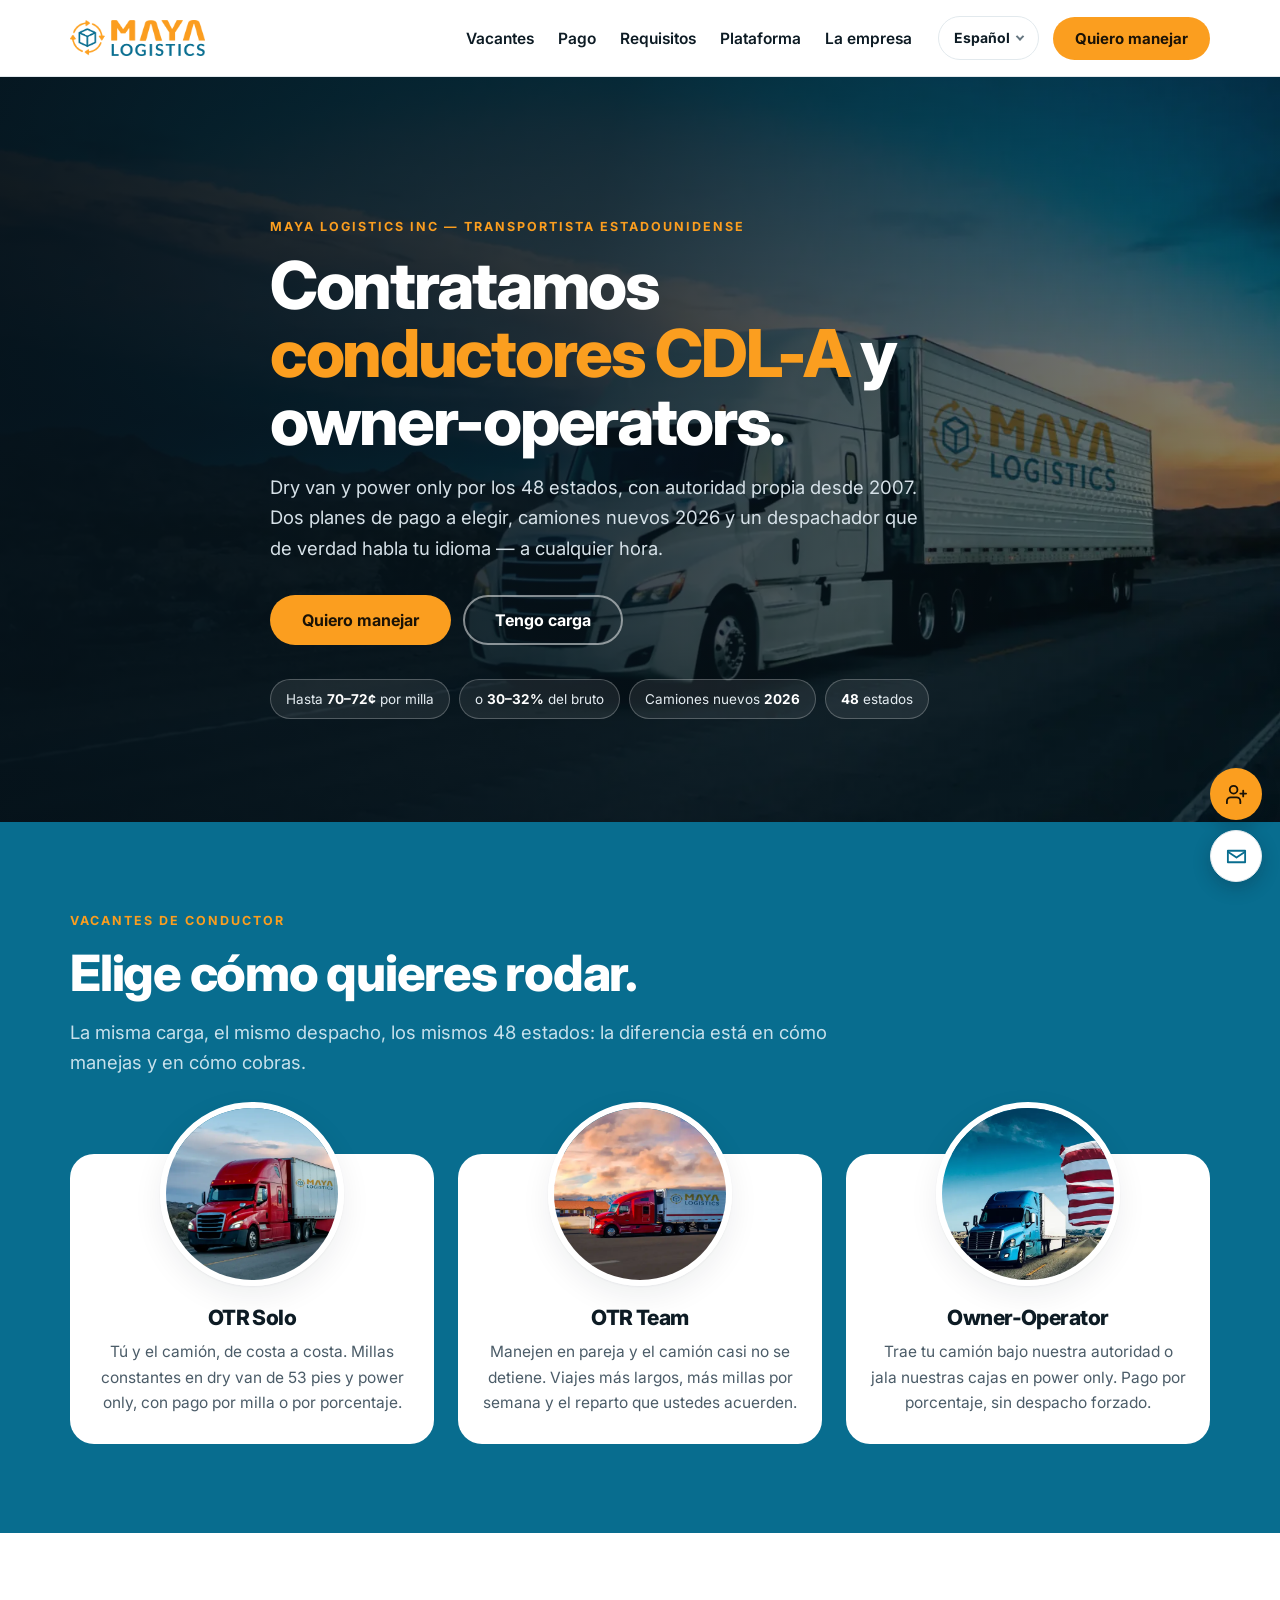
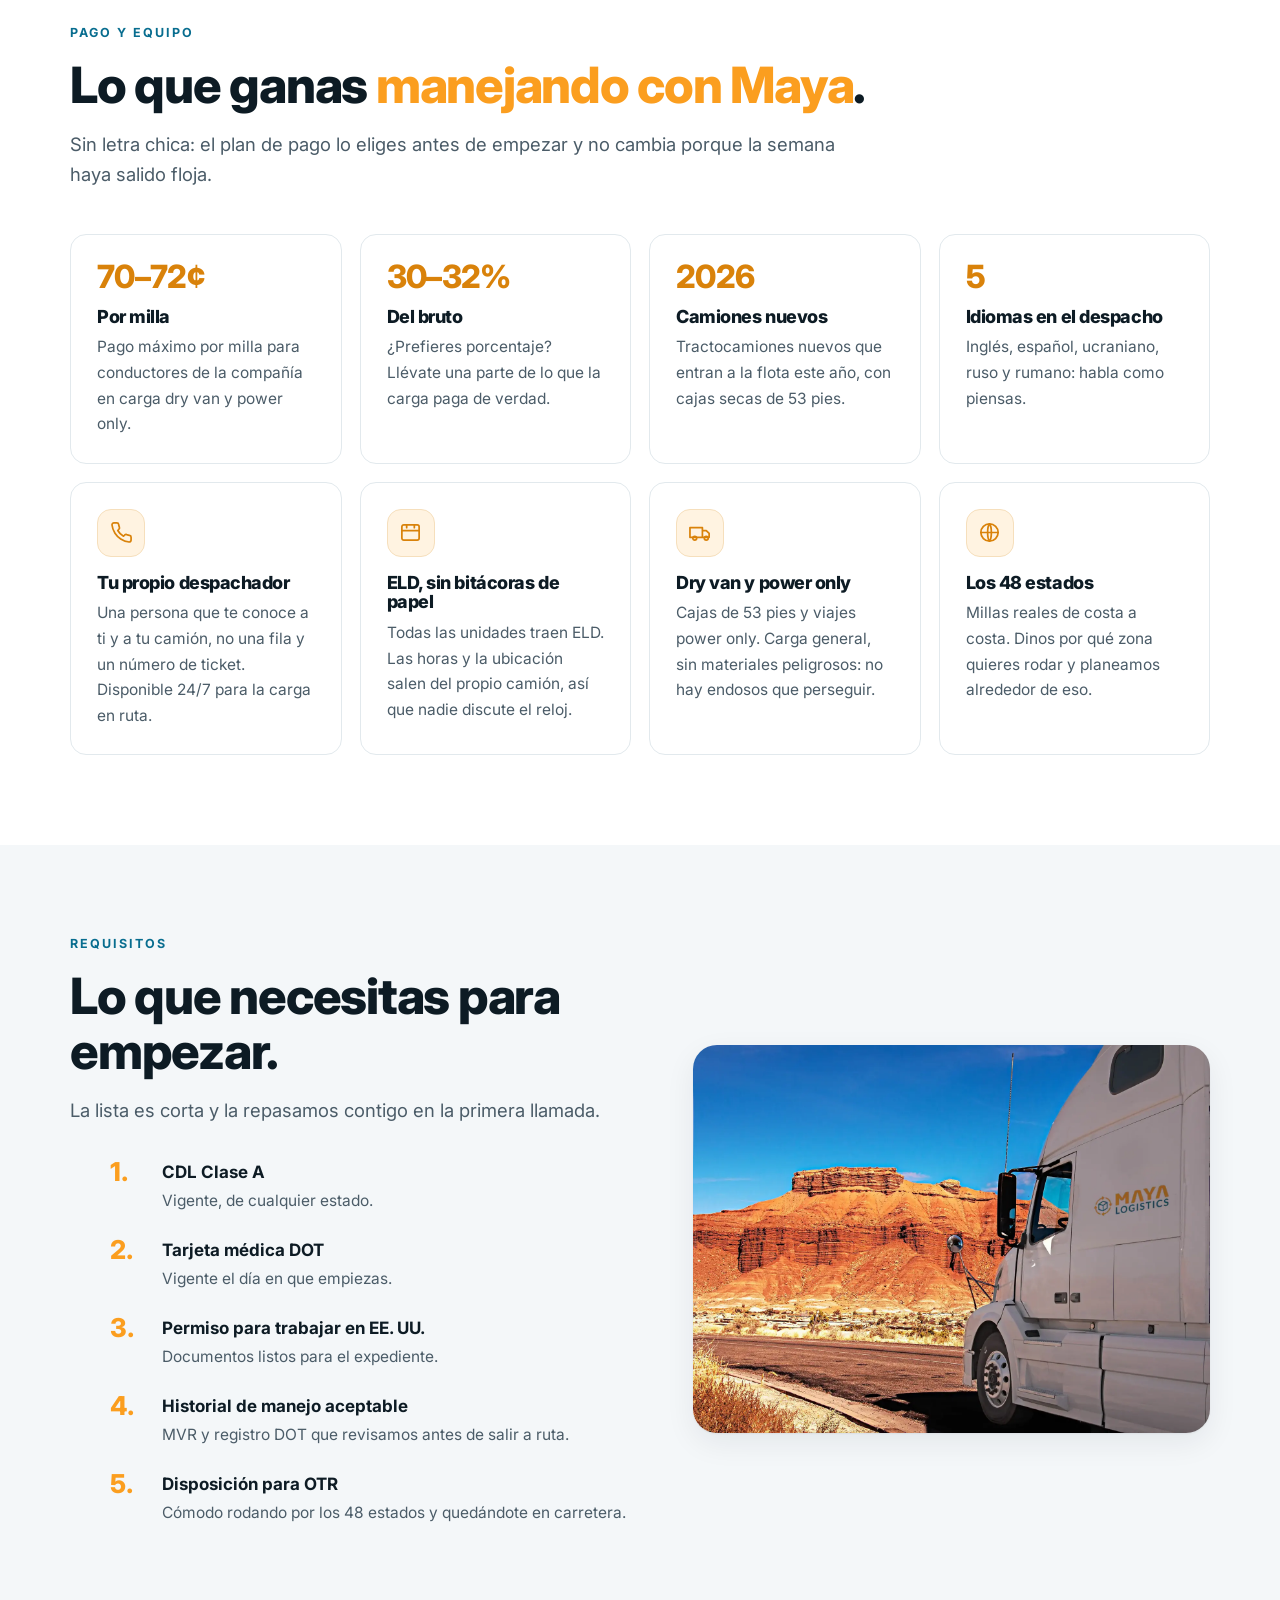
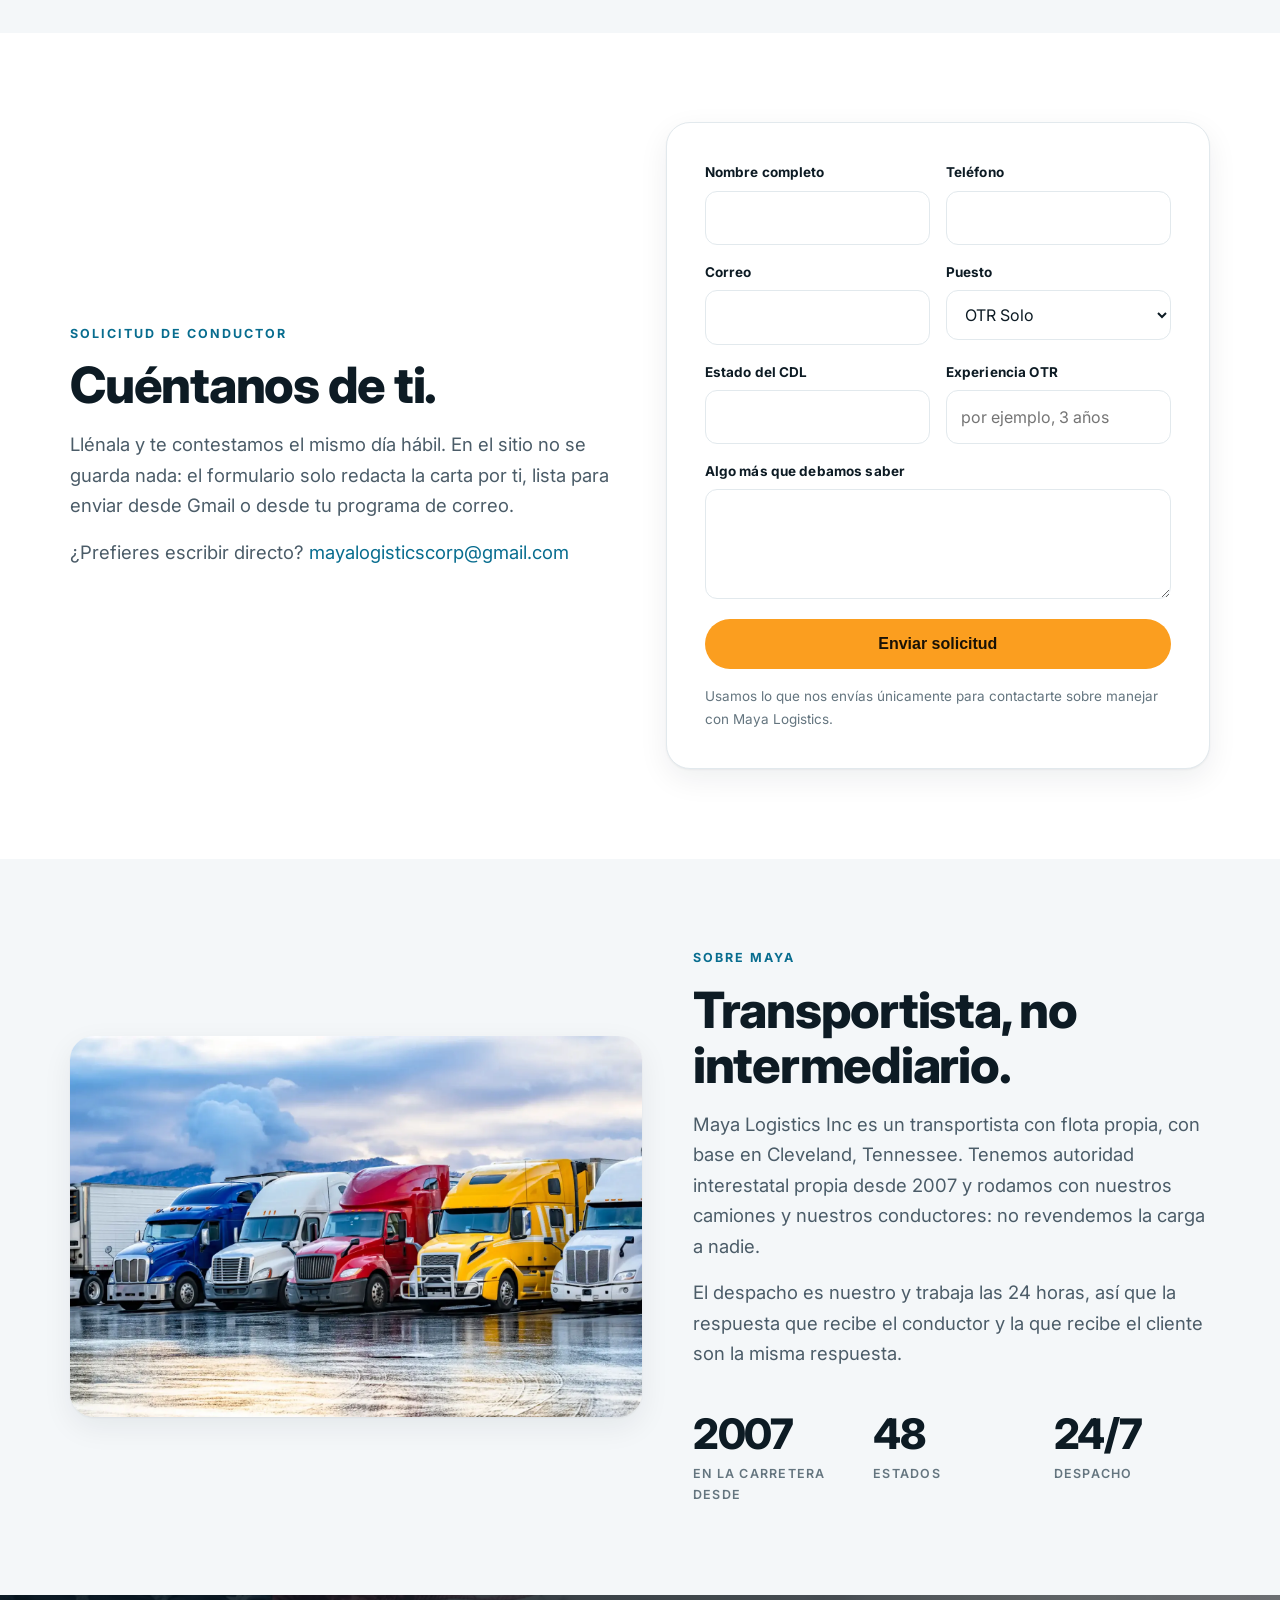
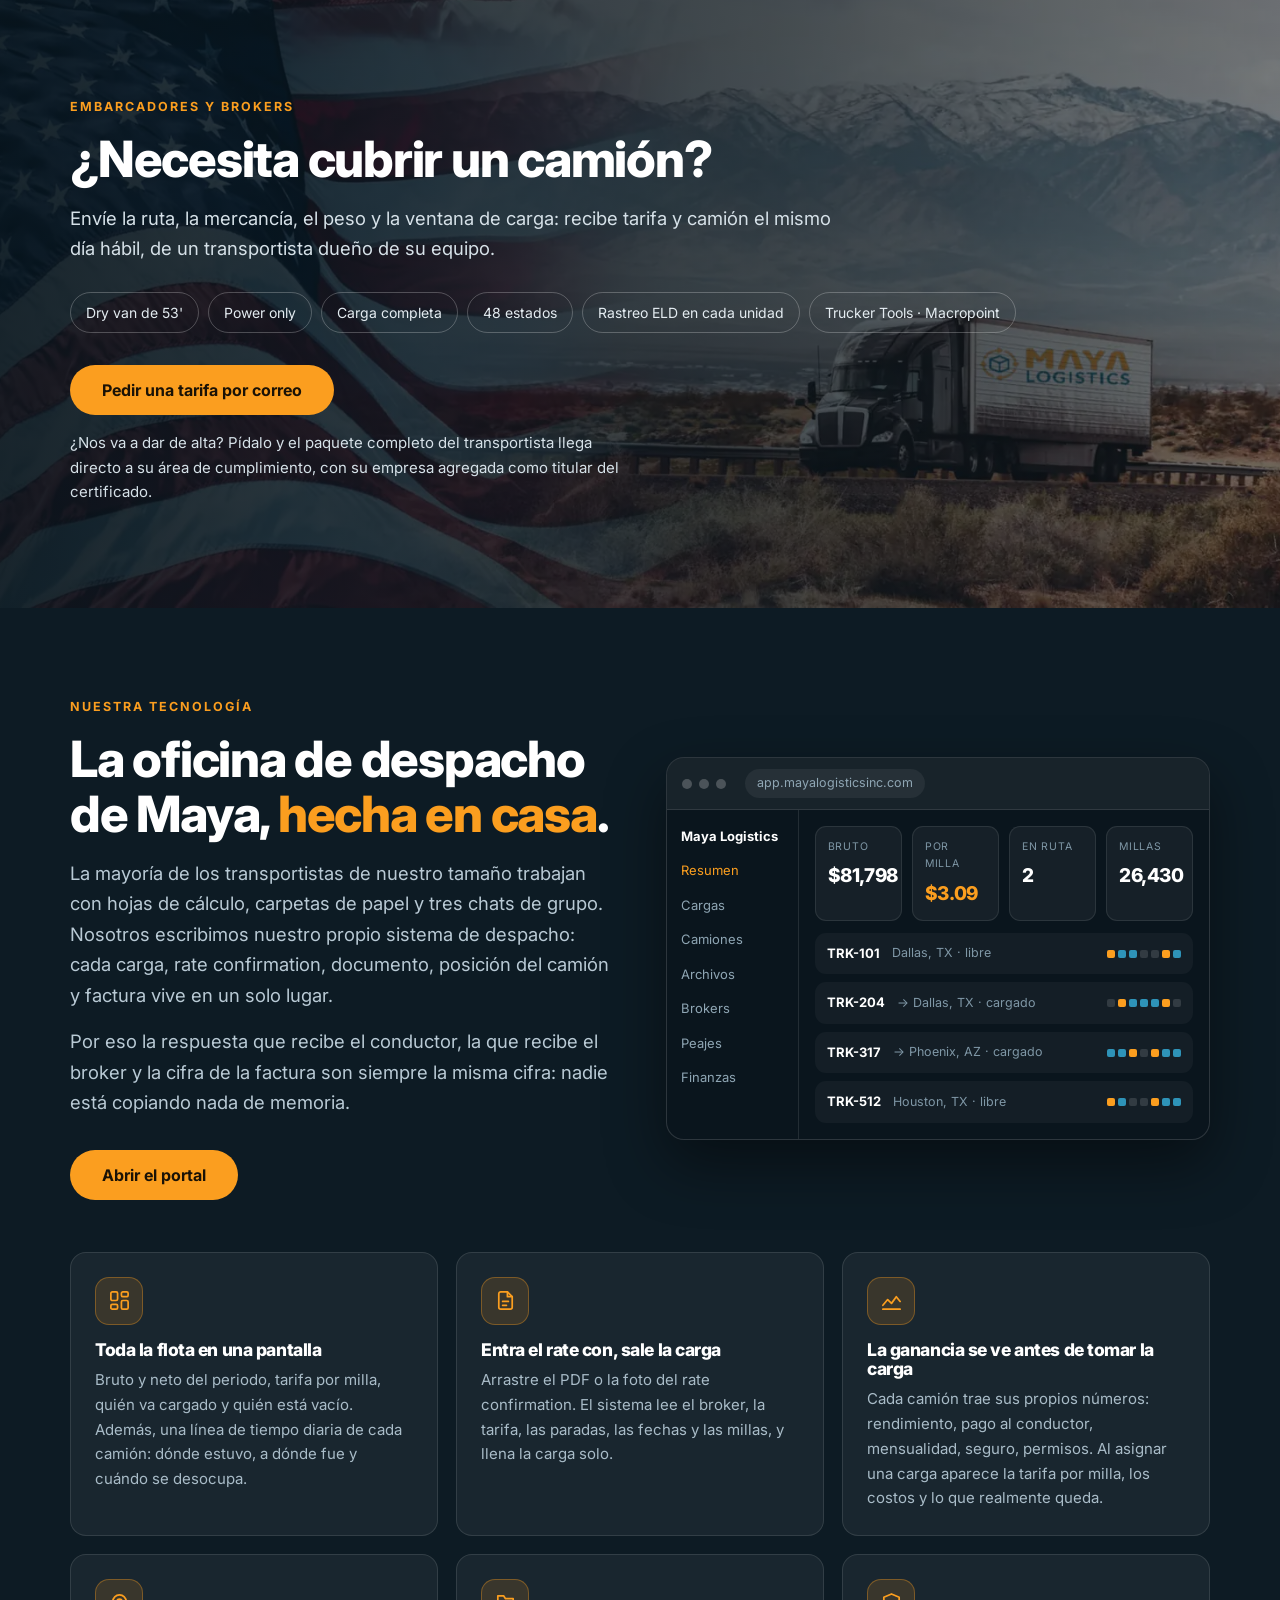
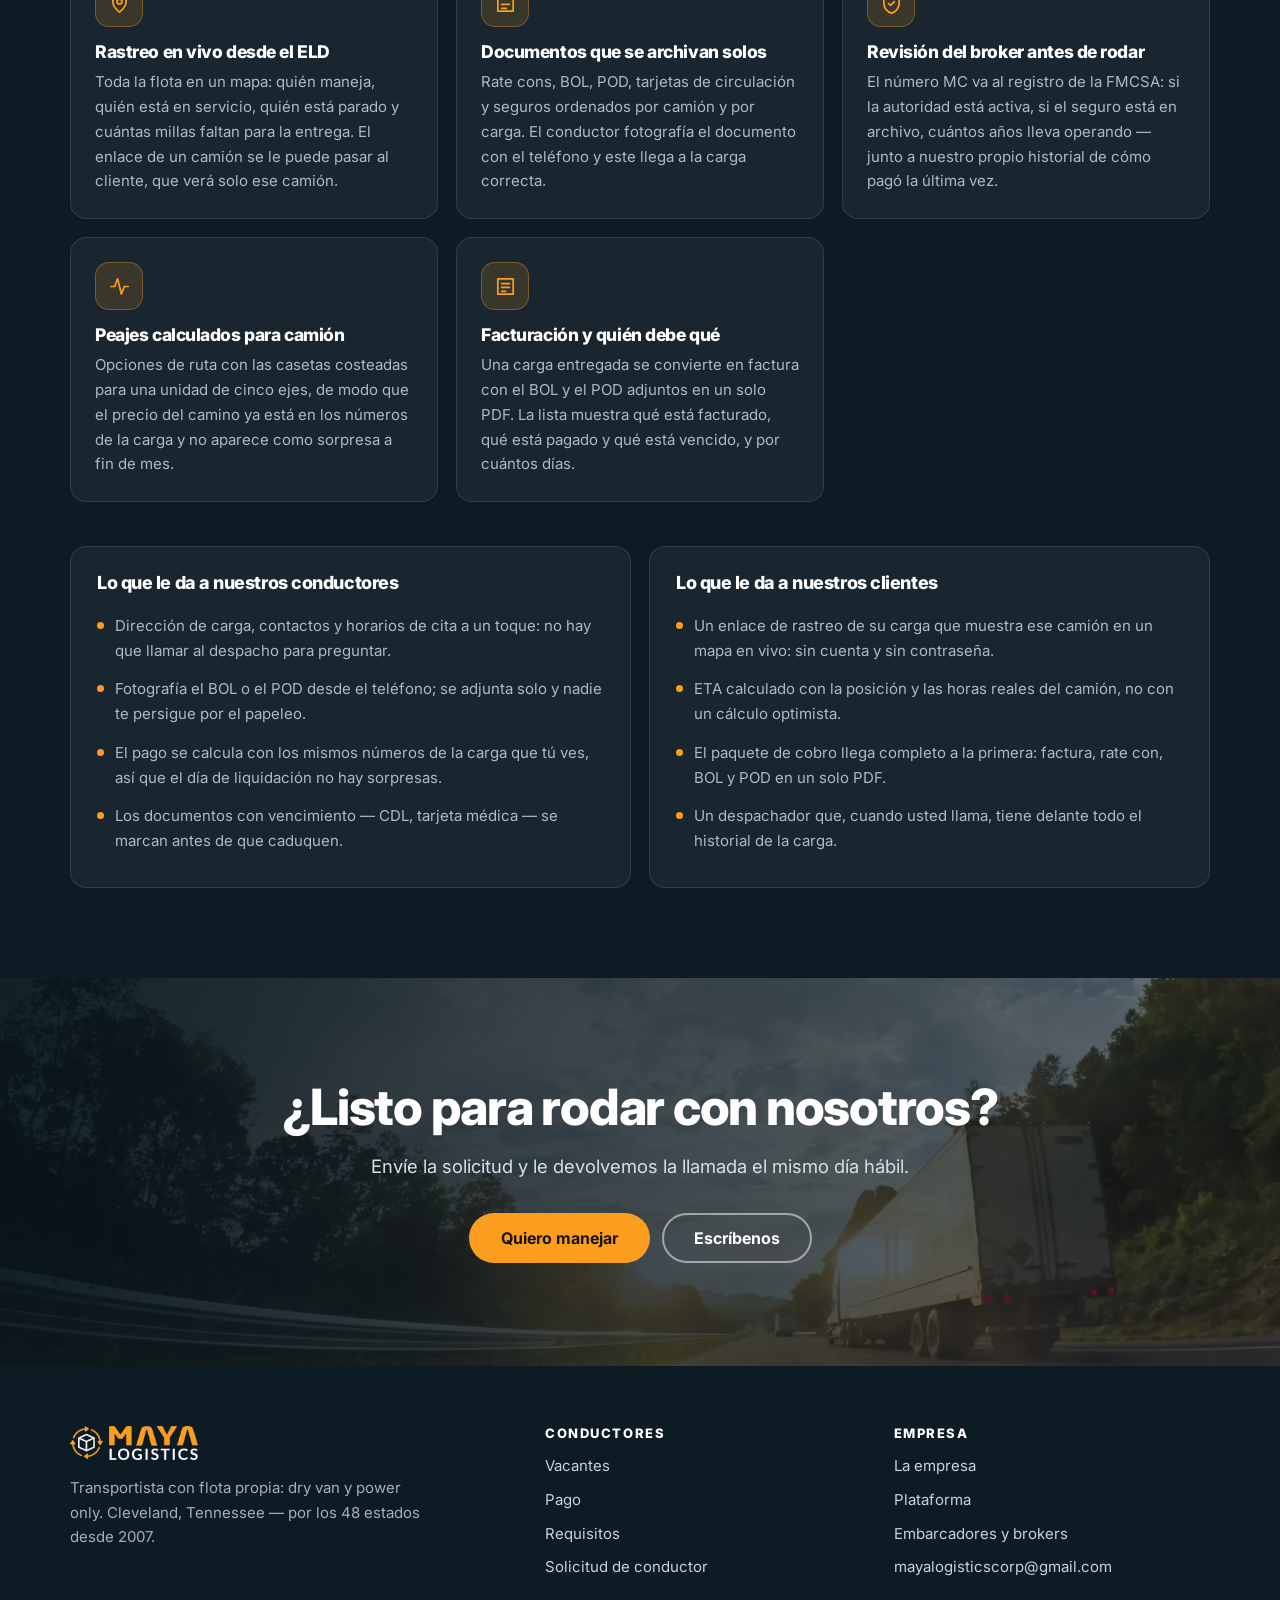
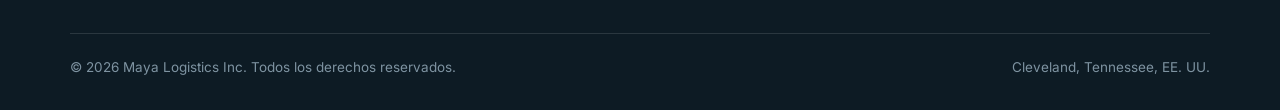
==== commit d0a69a87: "fix: сайт писал на несуществующий ящик — письма отбивались info@mayalogisticsinc.com не существует. " ====
--- a/es/index.html
+++ b/es/index.html
@@ -206,10 +206,10 @@
       <p class="eyebrow">Solicitud de conductor</p>
       <h2 class="h2">Cuéntanos de ti.</h2>
       <p class="lead">Llénala y te contestamos el mismo día hábil. En el sitio no se guarda nada: el formulario solo redacta la carta por ti, lista para enviar desde Gmail o desde tu programa de correo.</p>
-      <p class="lead">¿Prefieres escribir directo? <a data-mail href="mailto:info@mayalogisticsinc.com">info@mayalogisticsinc.com</a></p>
-    </div>
-
-    <form class="form-wrap" data-mail-form="info@mayalogisticsinc.com"
+      <p class="lead">¿Prefieres escribir directo? <a data-mail href="mailto:mayalogisticscorp@gmail.com">mayalogisticscorp@gmail.com</a></p>
+    </div>
+
+    <form class="form-wrap" data-mail-form="mayalogisticscorp@gmail.com"
           data-subject="Solicitud de conductor — Maya Logistics" data-sent-title="Tu solicitud está lista">
       <div class="fields">
         <div class="field">
@@ -293,7 +293,7 @@
     </div>
 
     <div class="btns">
-      <a class="btn btn-o" data-mail data-mail-title="Pedir una tarifa por correo" href="mailto:info@mayalogisticsinc.com?subject=Freight%20quote%20request&amp;body=Company%3A%0AContact%20name%3A%0ALane%20(pickup%20city%2Fstate%20-%20delivery%20city%2Fstate)%3A%0APickup%20date%20and%20window%3A%0ACommodity%20and%20weight%3A%0AEquipment%20(dry%20van%20or%20power%20only)%3A%0A">Pedir una tarifa por correo</a>
+      <a class="btn btn-o" data-mail data-mail-title="Pedir una tarifa por correo" href="mailto:mayalogisticscorp@gmail.com?subject=Freight%20quote%20request&amp;body=Company%3A%0AContact%20name%3A%0ALane%20(pickup%20city%2Fstate%20-%20delivery%20city%2Fstate)%3A%0APickup%20date%20and%20window%3A%0ACommodity%20and%20weight%3A%0AEquipment%20(dry%20van%20or%20power%20only)%3A%0A">Pedir una tarifa por correo</a>
     </div>
     <p class="lead" style="font-size:15px">¿Nos va a dar de alta? Pídalo y el paquete completo del transportista llega directo a su área de cumplimiento, con su empresa agregada como titular del certificado.</p>
   </div>
@@ -429,7 +429,7 @@
     <p class="lead">Envíe la solicitud y le devolvemos la llamada el mismo día hábil.</p>
     <div class="btns" style="justify-content:center">
       <a class="btn btn-o" href="#apply">Quiero manejar</a>
-      <a class="btn btn-ghost" data-mail data-mail-title="Escríbenos" href="mailto:info@mayalogisticsinc.com">Escríbenos</a>
+      <a class="btn btn-ghost" data-mail data-mail-title="Escríbenos" href="mailto:mayalogisticscorp@gmail.com">Escríbenos</a>
     </div>
   </div>
 </section>
@@ -458,7 +458,7 @@
           <li><a href="#company">La empresa</a></li>
           <li><a href="#platform">Plataforma</a></li>
           <li><a href="#shippers">Embarcadores y brokers</a></li>
-          <li><a data-mail href="mailto:info@mayalogisticsinc.com">info@mayalogisticsinc.com</a></li>
+          <li><a data-mail href="mailto:mayalogisticscorp@gmail.com">mayalogisticscorp@gmail.com</a></li>
         </ul>
       </div>
     </div>
@@ -473,7 +473,7 @@
   <a class="fab-o" href="#apply" title="Quiero manejar" aria-label="Quiero manejar">
     <svg viewBox="0 0 24 24" aria-hidden="true"><path d="M16 21v-2a4 4 0 0 0-4-4H6a4 4 0 0 0-4 4v2"/><circle cx="9" cy="7" r="4"/><path d="M19 8v6M22 11h-6"/></svg>
   </a>
-  <a class="fab-w" href="mailto:info@mayalogisticsinc.com" data-mail data-mail-title="Escríbenos" title="Escríbenos" aria-label="Escríbenos">
+  <a class="fab-w" href="mailto:mayalogisticscorp@gmail.com" data-mail data-mail-title="Escríbenos" title="Escríbenos" aria-label="Escríbenos">
     <svg viewBox="0 0 24 24" aria-hidden="true"><path d="M3 6h18v12H3z"/><path d="m3 7 9 6 9-6"/></svg>
   </a>
 </div>
@@ -485,7 +485,7 @@
     <p class="mbox-sub" data-mbox-sub hidden></p>
 
     <div class="mbox-addr">
-      <span data-mbox-addr>info@mayalogisticsinc.com</span>
+      <span data-mbox-addr>mayalogisticscorp@gmail.com</span>
       <button class="mbox-copy" type="button" data-mbox-copy-addr data-done="Copiado">Copiar</button>
     </div>
 
@@ -493,11 +493,12 @@
 
     <div class="mbox-btns">
       <a class="btn btn-o" data-mbox-gmail href="https://mail.google.com/" target="_blank" rel="noopener">Abrir en Gmail</a>
-      <a class="btn btn-line" data-mbox-mailto href="mailto:info@mayalogisticsinc.com">Programa de correo</a>
+      <a class="btn btn-line" data-mbox-mailto href="mailto:mayalogisticscorp@gmail.com">Programa de correo</a>
       <button class="btn btn-line" type="button" data-mbox-copy-body data-done="Copiado" hidden>Copiar el mensaje</button>
     </div>
 
     <p class="mbox-note" data-mbox-note hidden>Copiado al portapapeles.</p>
+
   </div>
 </dialog>
 
--- a/assets/site.css
+++ b/assets/site.css
@@ -455,3 +455,19 @@
   color:var(--muted);font-size:20px;line-height:1;cursor:pointer;
 }
 .mbox-x button:hover{color:var(--ink);border-color:var(--ink)}
+
+/* The direct line is deliberately not on the page anywhere: it shows up in the
+   dialog only after someone has actually filled the application in. */
+.mbox-phone{
+  margin-top:20px;padding-top:18px;border-top:1px solid var(--line);
+}
+.mbox-phone small{
+  display:block;font-size:12.5px;letter-spacing:.09em;text-transform:uppercase;
+  color:var(--muted);font-weight:600;
+}
+.mbox-phone a{
+  display:inline-block;margin-top:7px;font-size:21px;font-weight:800;
+  color:var(--ink);letter-spacing:-.01em;
+}
+.mbox-phone a:hover{color:var(--teal)}
+.mbox-phone span{display:block;margin-top:6px;font-size:14px;color:var(--body)}
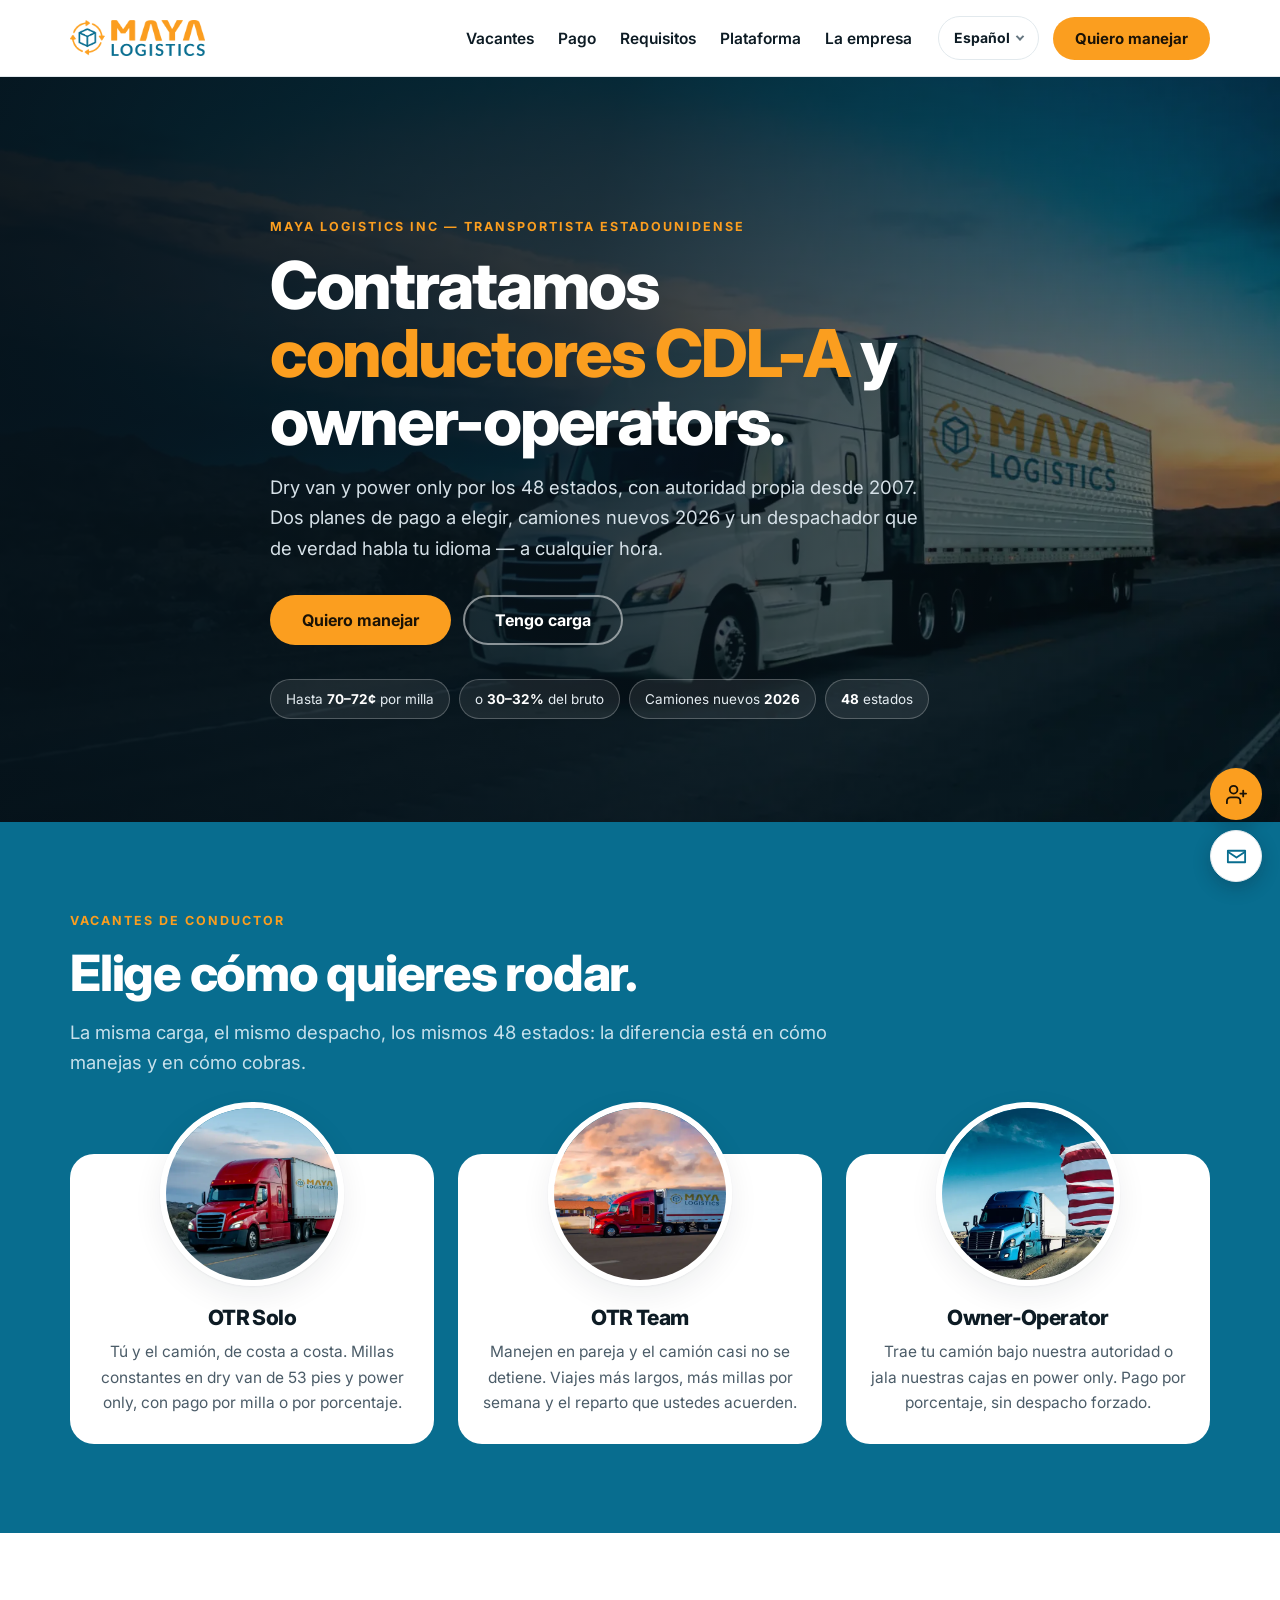
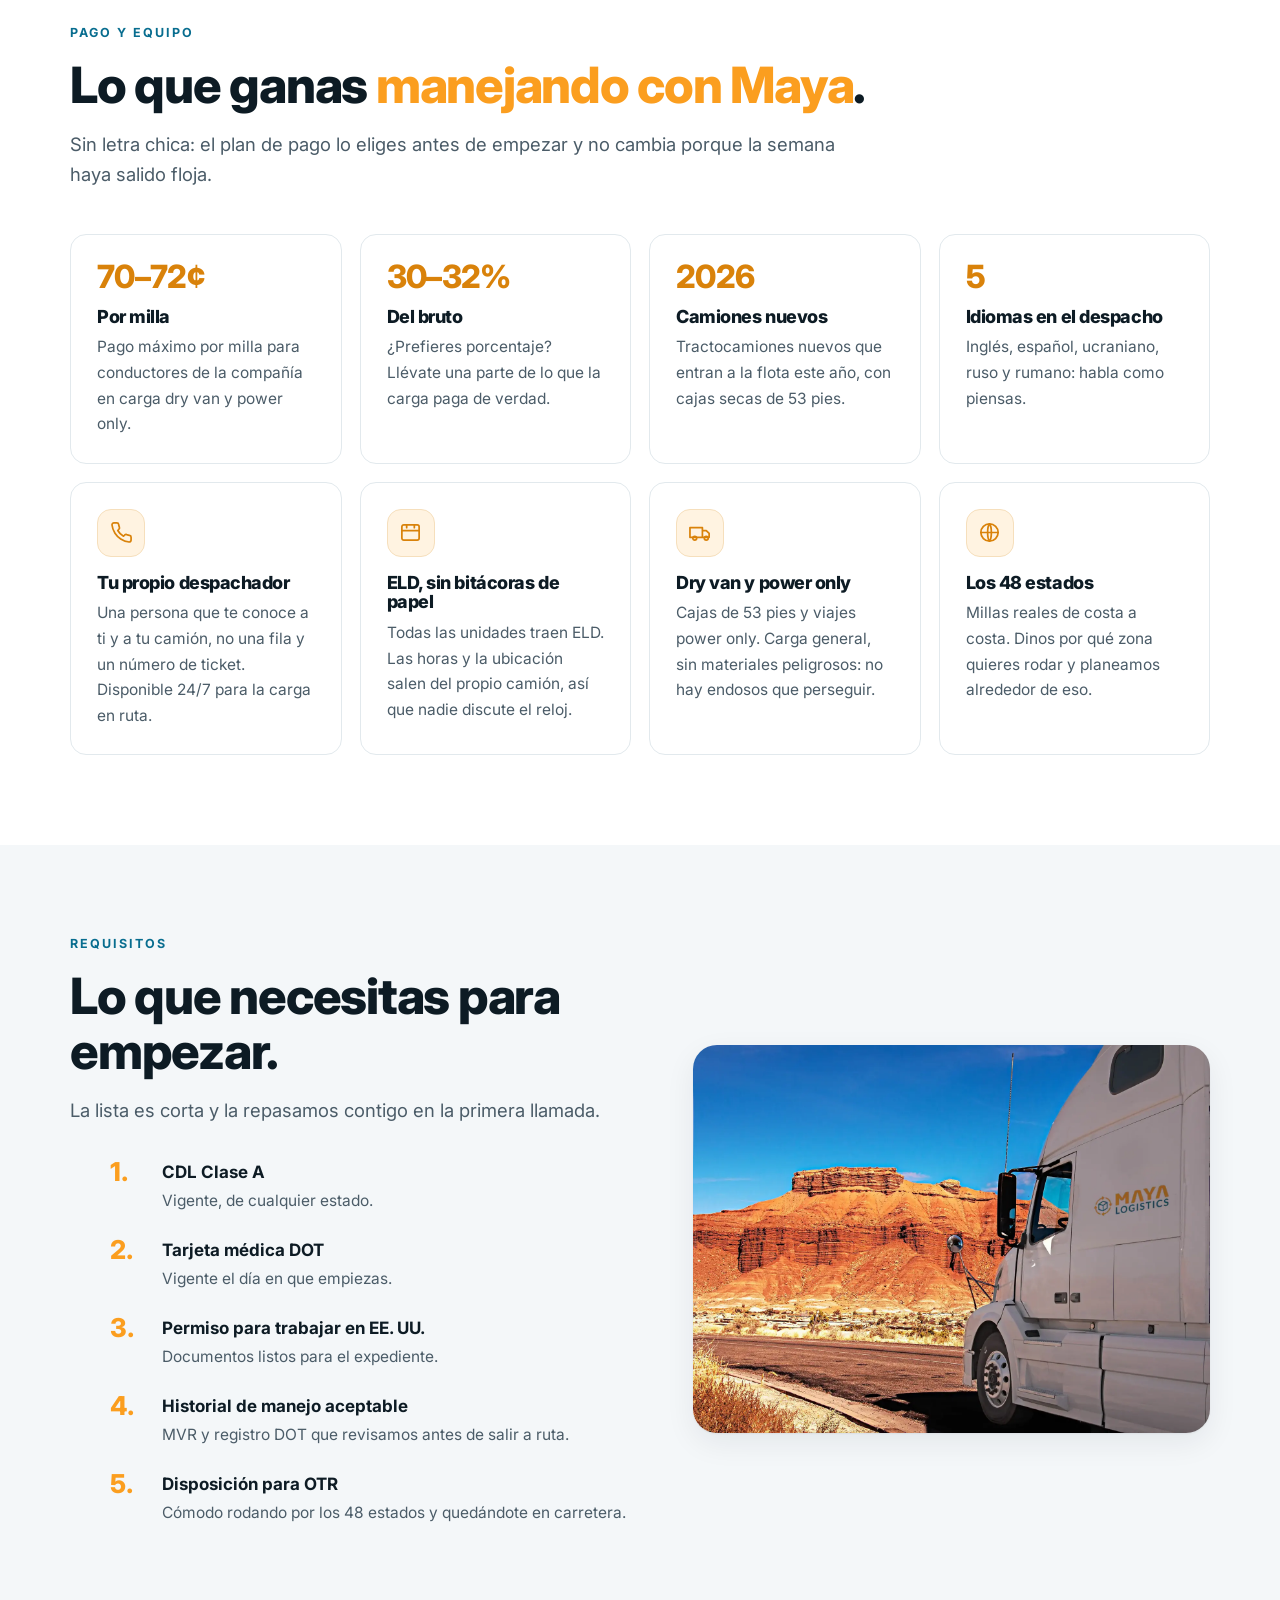
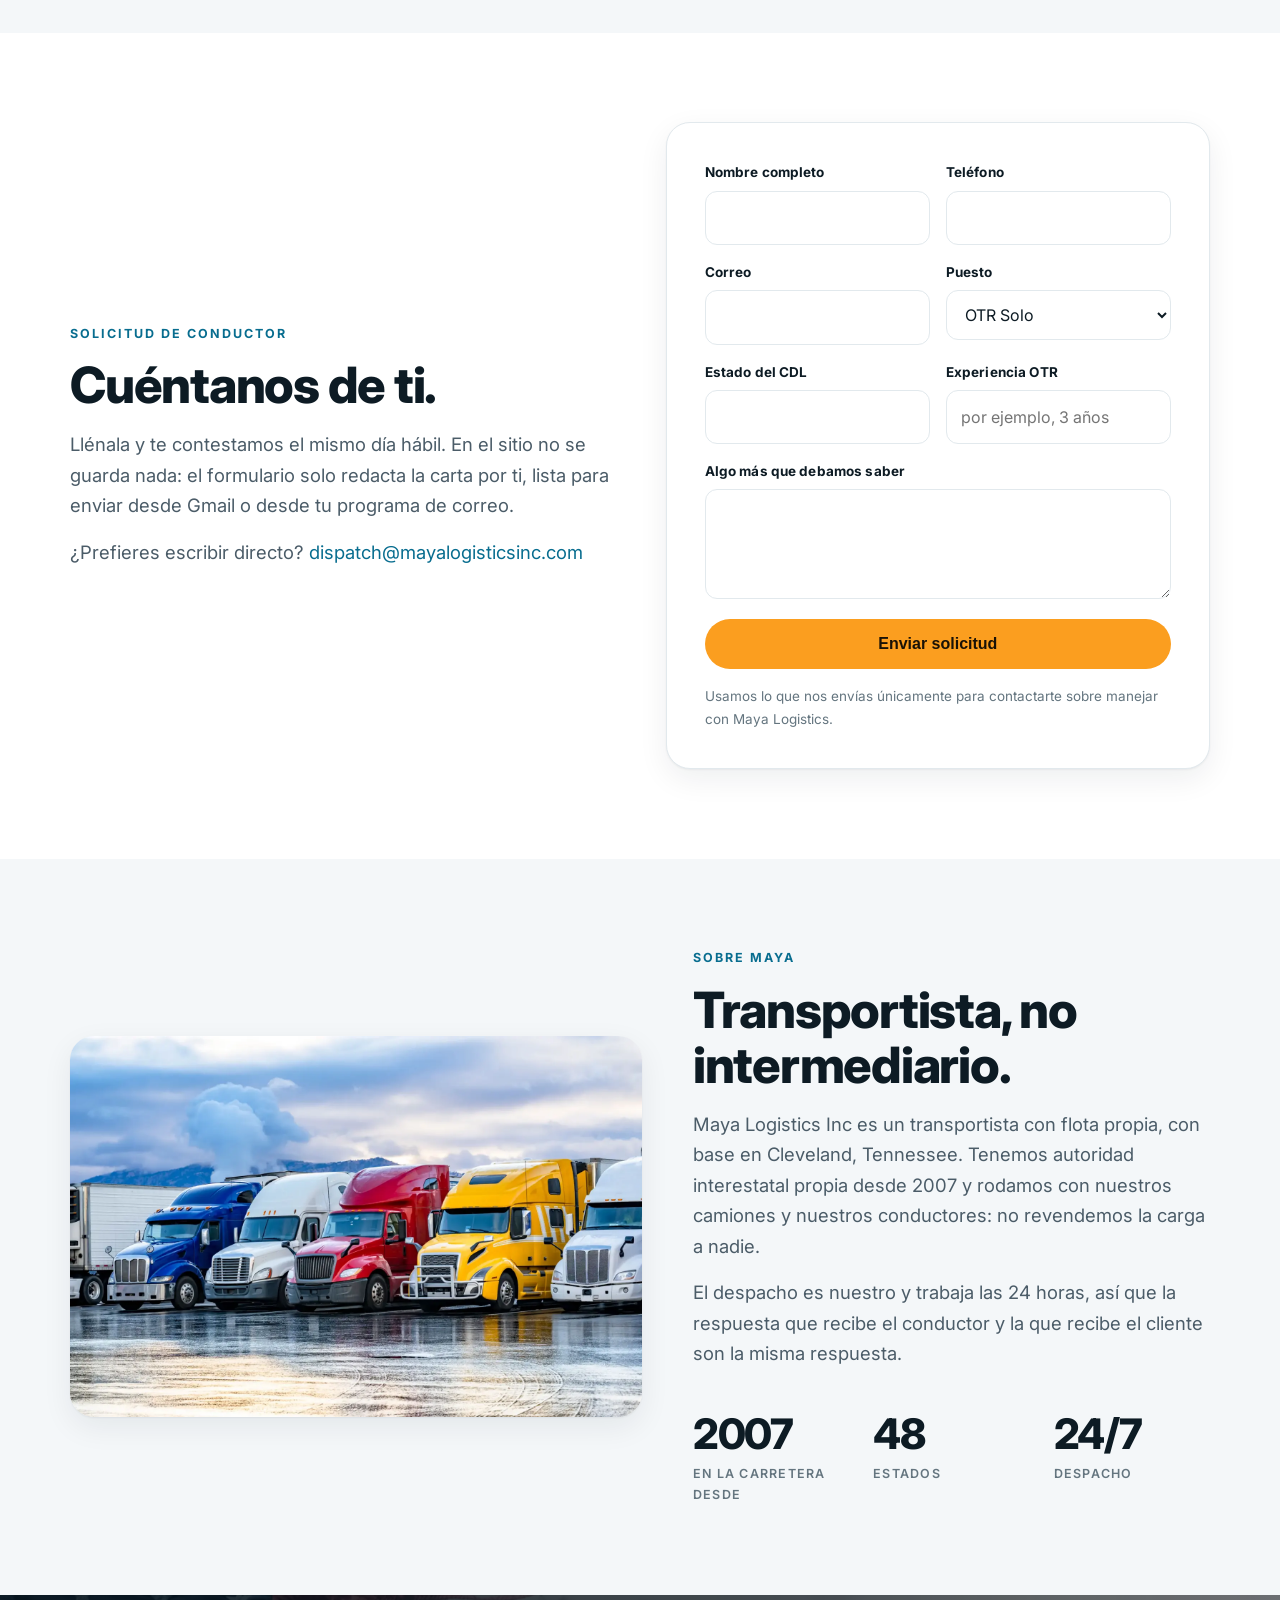
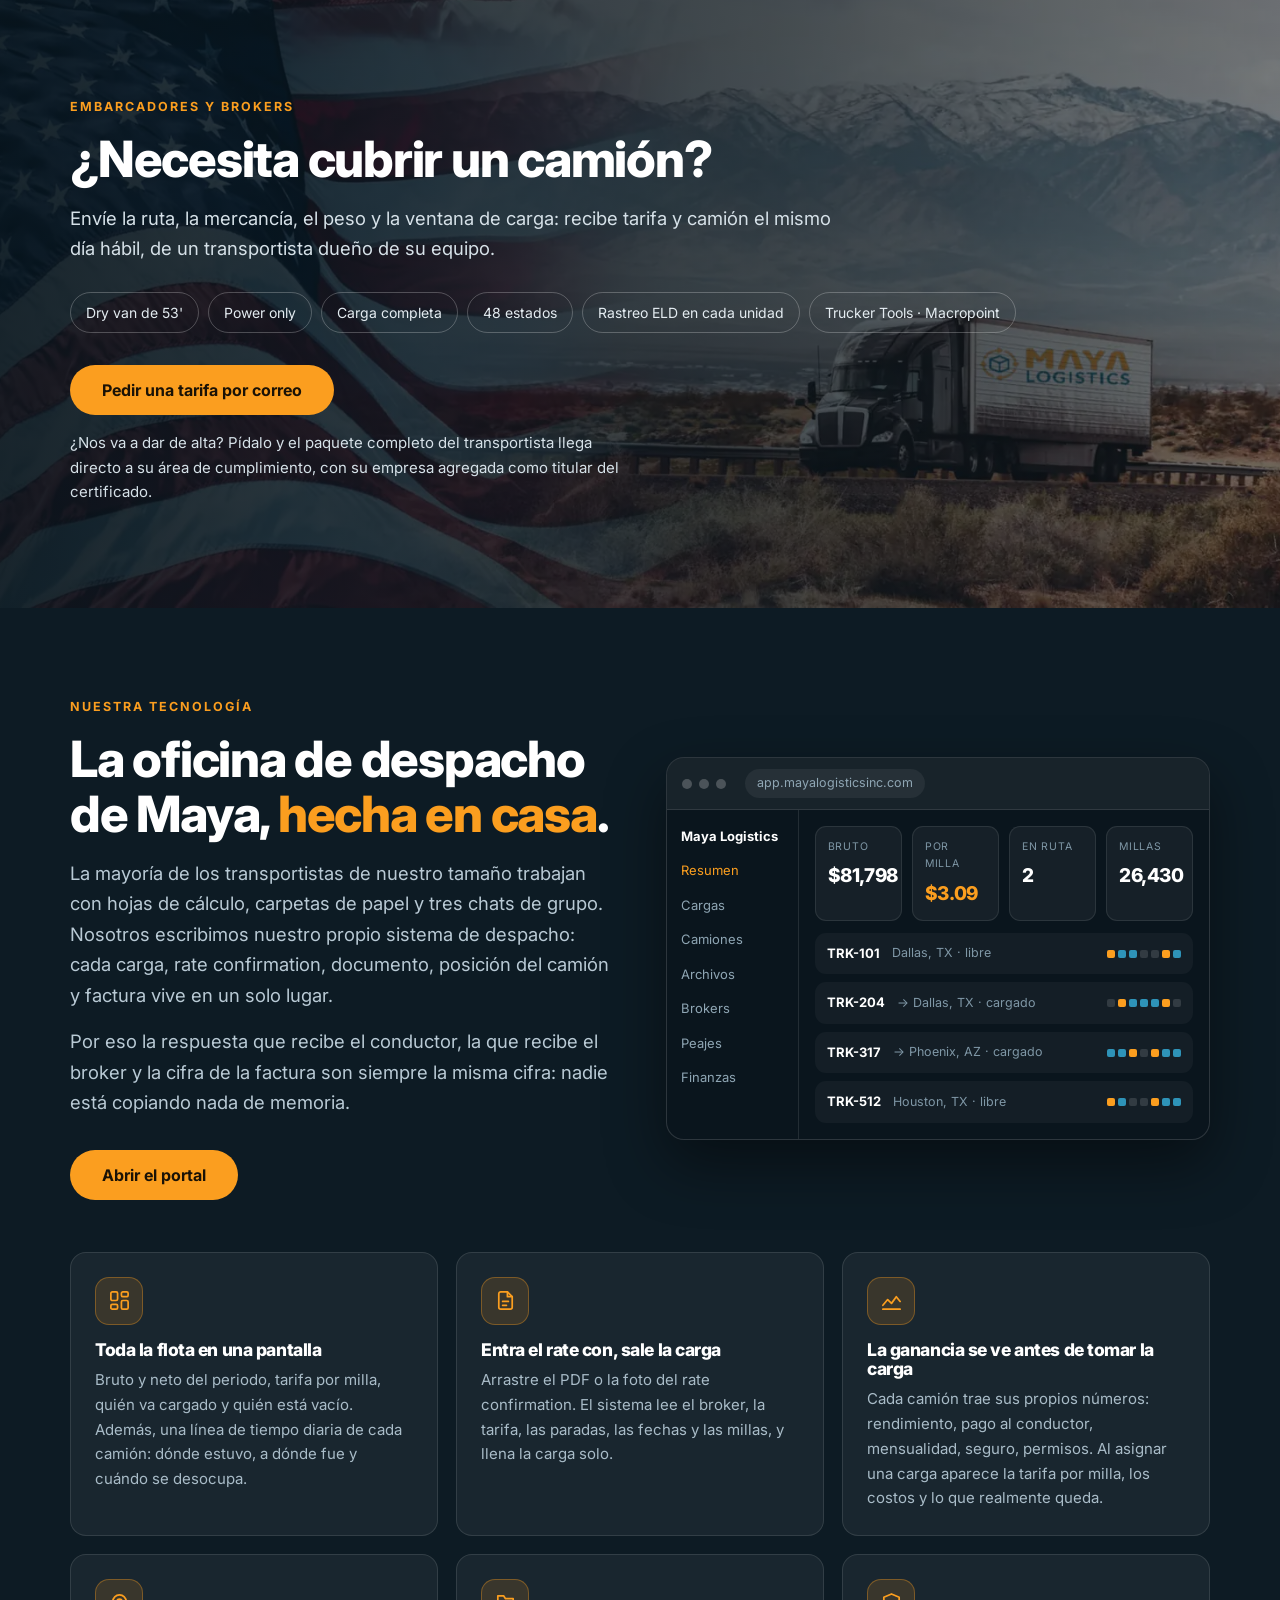
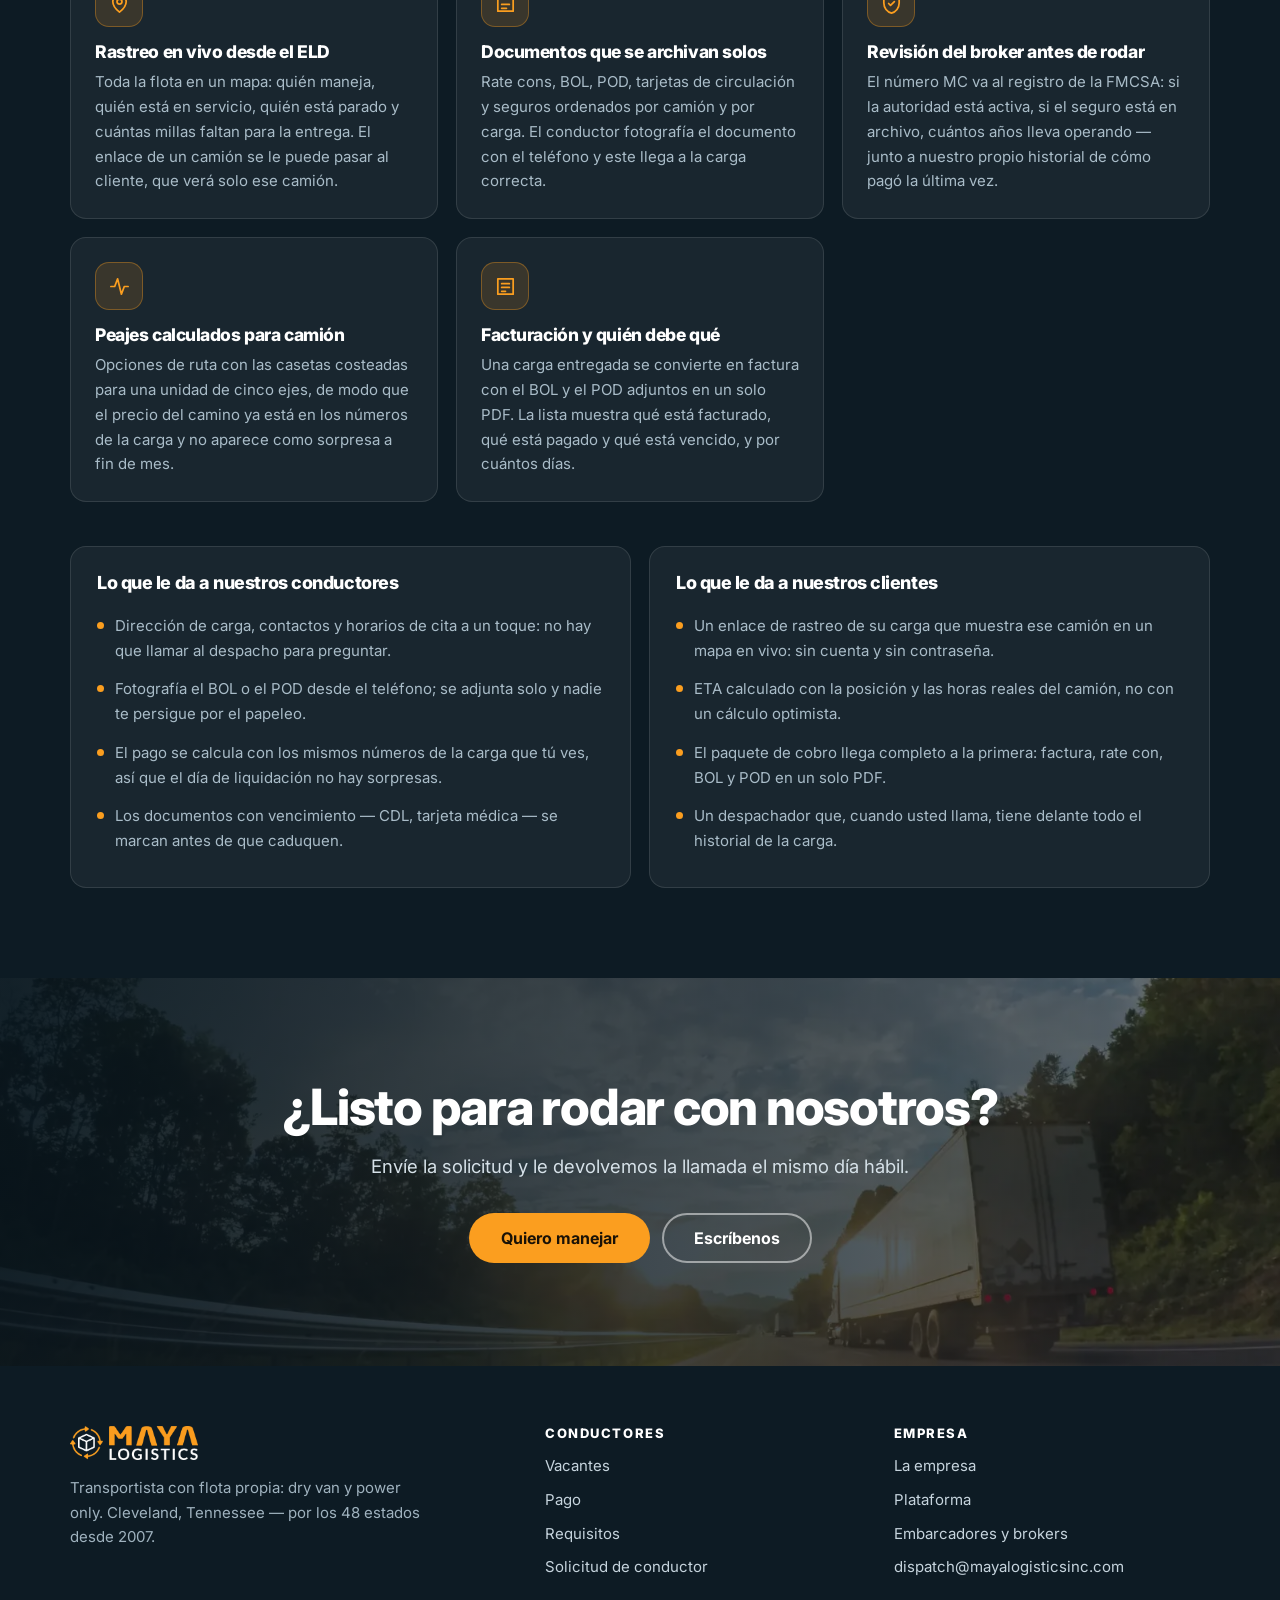
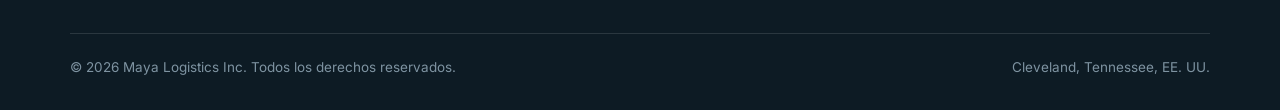
==== commit 37976ebb: "fix: почта сайта — dispatch@mayalogisticsinc.com Владелец показал рабочий ящик. Проверил у MX домена" ====
--- a/es/index.html
+++ b/es/index.html
@@ -206,10 +206,10 @@
       <p class="eyebrow">Solicitud de conductor</p>
       <h2 class="h2">Cuéntanos de ti.</h2>
       <p class="lead">Llénala y te contestamos el mismo día hábil. En el sitio no se guarda nada: el formulario solo redacta la carta por ti, lista para enviar desde Gmail o desde tu programa de correo.</p>
-      <p class="lead">¿Prefieres escribir directo? <a data-mail href="mailto:mayalogisticscorp@gmail.com">mayalogisticscorp@gmail.com</a></p>
-    </div>
-
-    <form class="form-wrap" data-mail-form="mayalogisticscorp@gmail.com"
+      <p class="lead">¿Prefieres escribir directo? <a data-mail href="mailto:dispatch@mayalogisticsinc.com">dispatch@mayalogisticsinc.com</a></p>
+    </div>
+
+    <form class="form-wrap" data-mail-form="dispatch@mayalogisticsinc.com"
           data-subject="Solicitud de conductor — Maya Logistics" data-sent-title="Tu solicitud está lista">
       <div class="fields">
         <div class="field">
@@ -293,7 +293,7 @@
     </div>
 
     <div class="btns">
-      <a class="btn btn-o" data-mail data-mail-title="Pedir una tarifa por correo" href="mailto:mayalogisticscorp@gmail.com?subject=Freight%20quote%20request&amp;body=Company%3A%0AContact%20name%3A%0ALane%20(pickup%20city%2Fstate%20-%20delivery%20city%2Fstate)%3A%0APickup%20date%20and%20window%3A%0ACommodity%20and%20weight%3A%0AEquipment%20(dry%20van%20or%20power%20only)%3A%0A">Pedir una tarifa por correo</a>
+      <a class="btn btn-o" data-mail data-mail-title="Pedir una tarifa por correo" href="mailto:dispatch@mayalogisticsinc.com?subject=Freight%20quote%20request&amp;body=Company%3A%0AContact%20name%3A%0ALane%20(pickup%20city%2Fstate%20-%20delivery%20city%2Fstate)%3A%0APickup%20date%20and%20window%3A%0ACommodity%20and%20weight%3A%0AEquipment%20(dry%20van%20or%20power%20only)%3A%0A">Pedir una tarifa por correo</a>
     </div>
     <p class="lead" style="font-size:15px">¿Nos va a dar de alta? Pídalo y el paquete completo del transportista llega directo a su área de cumplimiento, con su empresa agregada como titular del certificado.</p>
   </div>
@@ -429,7 +429,7 @@
     <p class="lead">Envíe la solicitud y le devolvemos la llamada el mismo día hábil.</p>
     <div class="btns" style="justify-content:center">
       <a class="btn btn-o" href="#apply">Quiero manejar</a>
-      <a class="btn btn-ghost" data-mail data-mail-title="Escríbenos" href="mailto:mayalogisticscorp@gmail.com">Escríbenos</a>
+      <a class="btn btn-ghost" data-mail data-mail-title="Escríbenos" href="mailto:dispatch@mayalogisticsinc.com">Escríbenos</a>
     </div>
   </div>
 </section>
@@ -458,7 +458,7 @@
           <li><a href="#company">La empresa</a></li>
           <li><a href="#platform">Plataforma</a></li>
           <li><a href="#shippers">Embarcadores y brokers</a></li>
-          <li><a data-mail href="mailto:mayalogisticscorp@gmail.com">mayalogisticscorp@gmail.com</a></li>
+          <li><a data-mail href="mailto:dispatch@mayalogisticsinc.com">dispatch@mayalogisticsinc.com</a></li>
         </ul>
       </div>
     </div>
@@ -473,7 +473,7 @@
   <a class="fab-o" href="#apply" title="Quiero manejar" aria-label="Quiero manejar">
     <svg viewBox="0 0 24 24" aria-hidden="true"><path d="M16 21v-2a4 4 0 0 0-4-4H6a4 4 0 0 0-4 4v2"/><circle cx="9" cy="7" r="4"/><path d="M19 8v6M22 11h-6"/></svg>
   </a>
-  <a class="fab-w" href="mailto:mayalogisticscorp@gmail.com" data-mail data-mail-title="Escríbenos" title="Escríbenos" aria-label="Escríbenos">
+  <a class="fab-w" href="mailto:dispatch@mayalogisticsinc.com" data-mail data-mail-title="Escríbenos" title="Escríbenos" aria-label="Escríbenos">
     <svg viewBox="0 0 24 24" aria-hidden="true"><path d="M3 6h18v12H3z"/><path d="m3 7 9 6 9-6"/></svg>
   </a>
 </div>
@@ -485,7 +485,7 @@
     <p class="mbox-sub" data-mbox-sub hidden></p>
 
     <div class="mbox-addr">
-      <span data-mbox-addr>mayalogisticscorp@gmail.com</span>
+      <span data-mbox-addr>dispatch@mayalogisticsinc.com</span>
       <button class="mbox-copy" type="button" data-mbox-copy-addr data-done="Copiado">Copiar</button>
     </div>
 
@@ -493,7 +493,7 @@
 
     <div class="mbox-btns">
       <a class="btn btn-o" data-mbox-gmail href="https://mail.google.com/" target="_blank" rel="noopener">Abrir en Gmail</a>
-      <a class="btn btn-line" data-mbox-mailto href="mailto:mayalogisticscorp@gmail.com">Programa de correo</a>
+      <a class="btn btn-line" data-mbox-mailto href="mailto:dispatch@mayalogisticsinc.com">Programa de correo</a>
       <button class="btn btn-line" type="button" data-mbox-copy-body data-done="Copiado" hidden>Copiar el mensaje</button>
     </div>
 
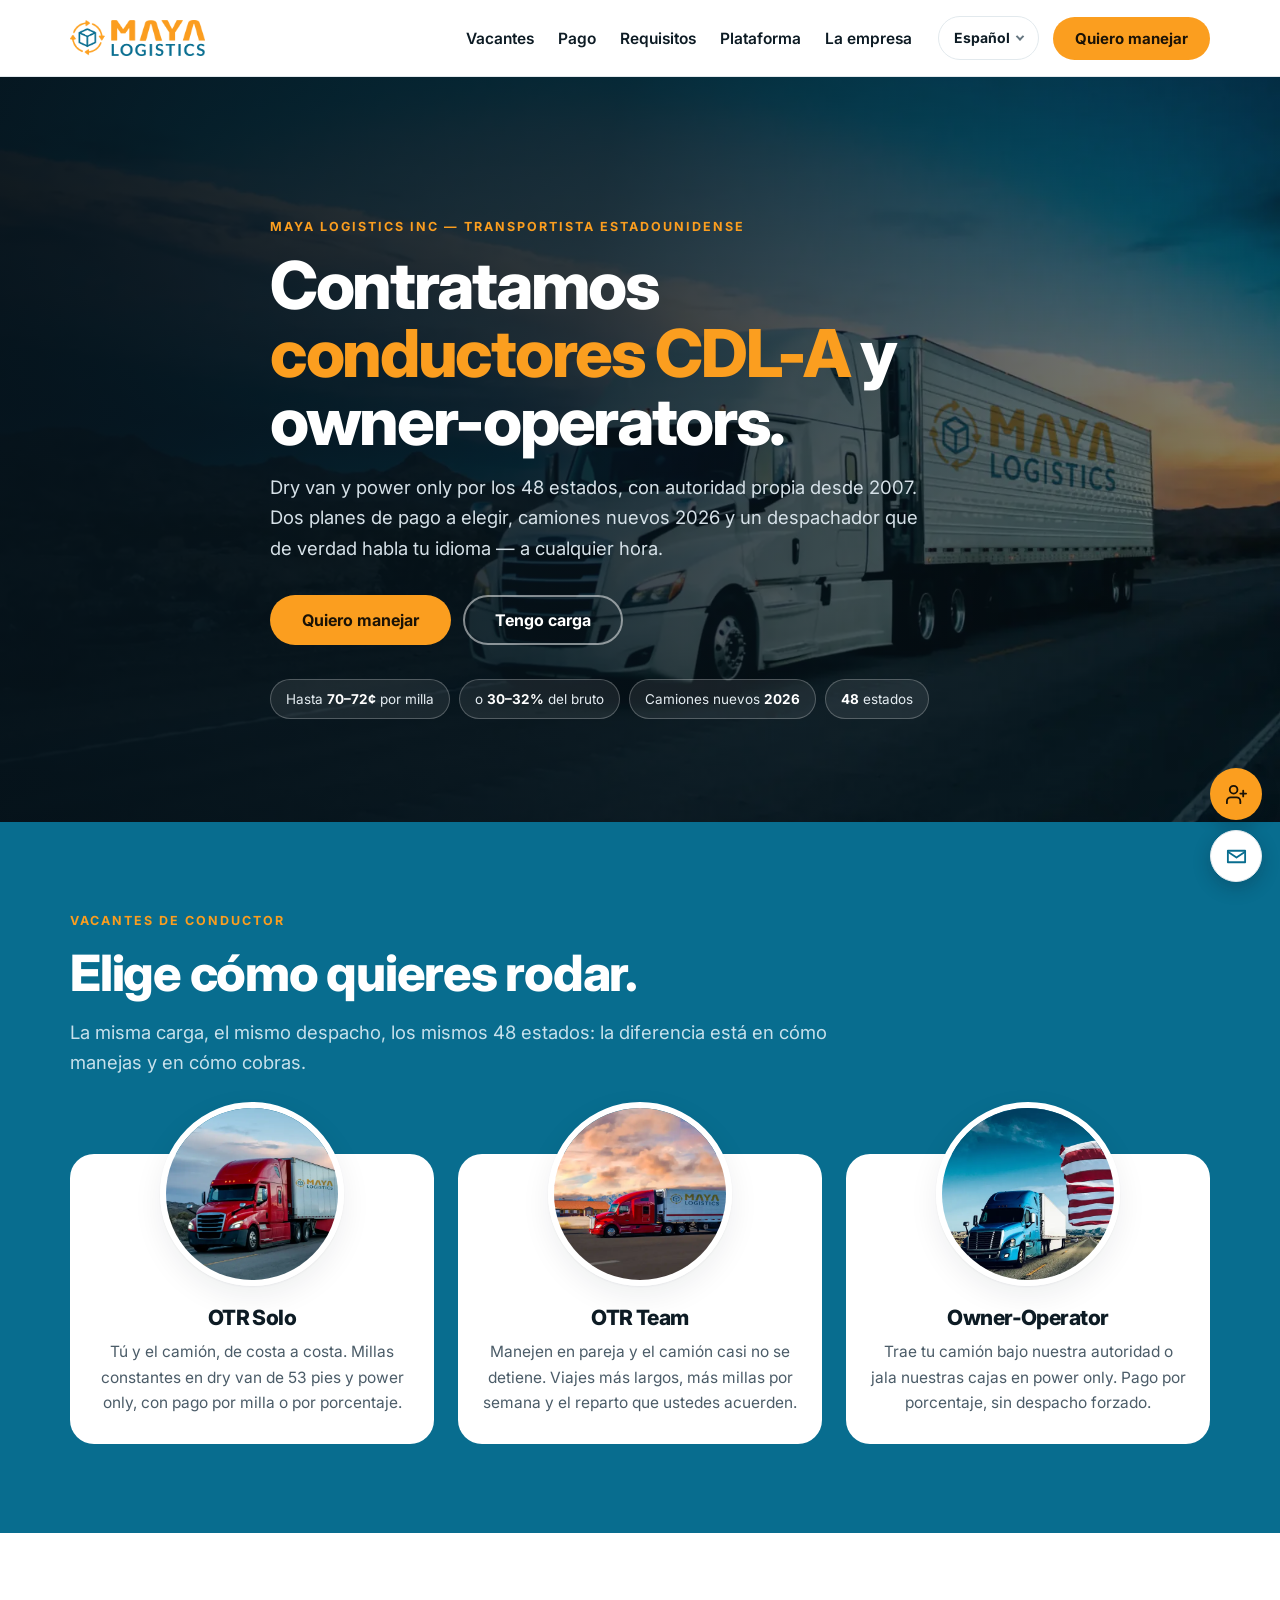
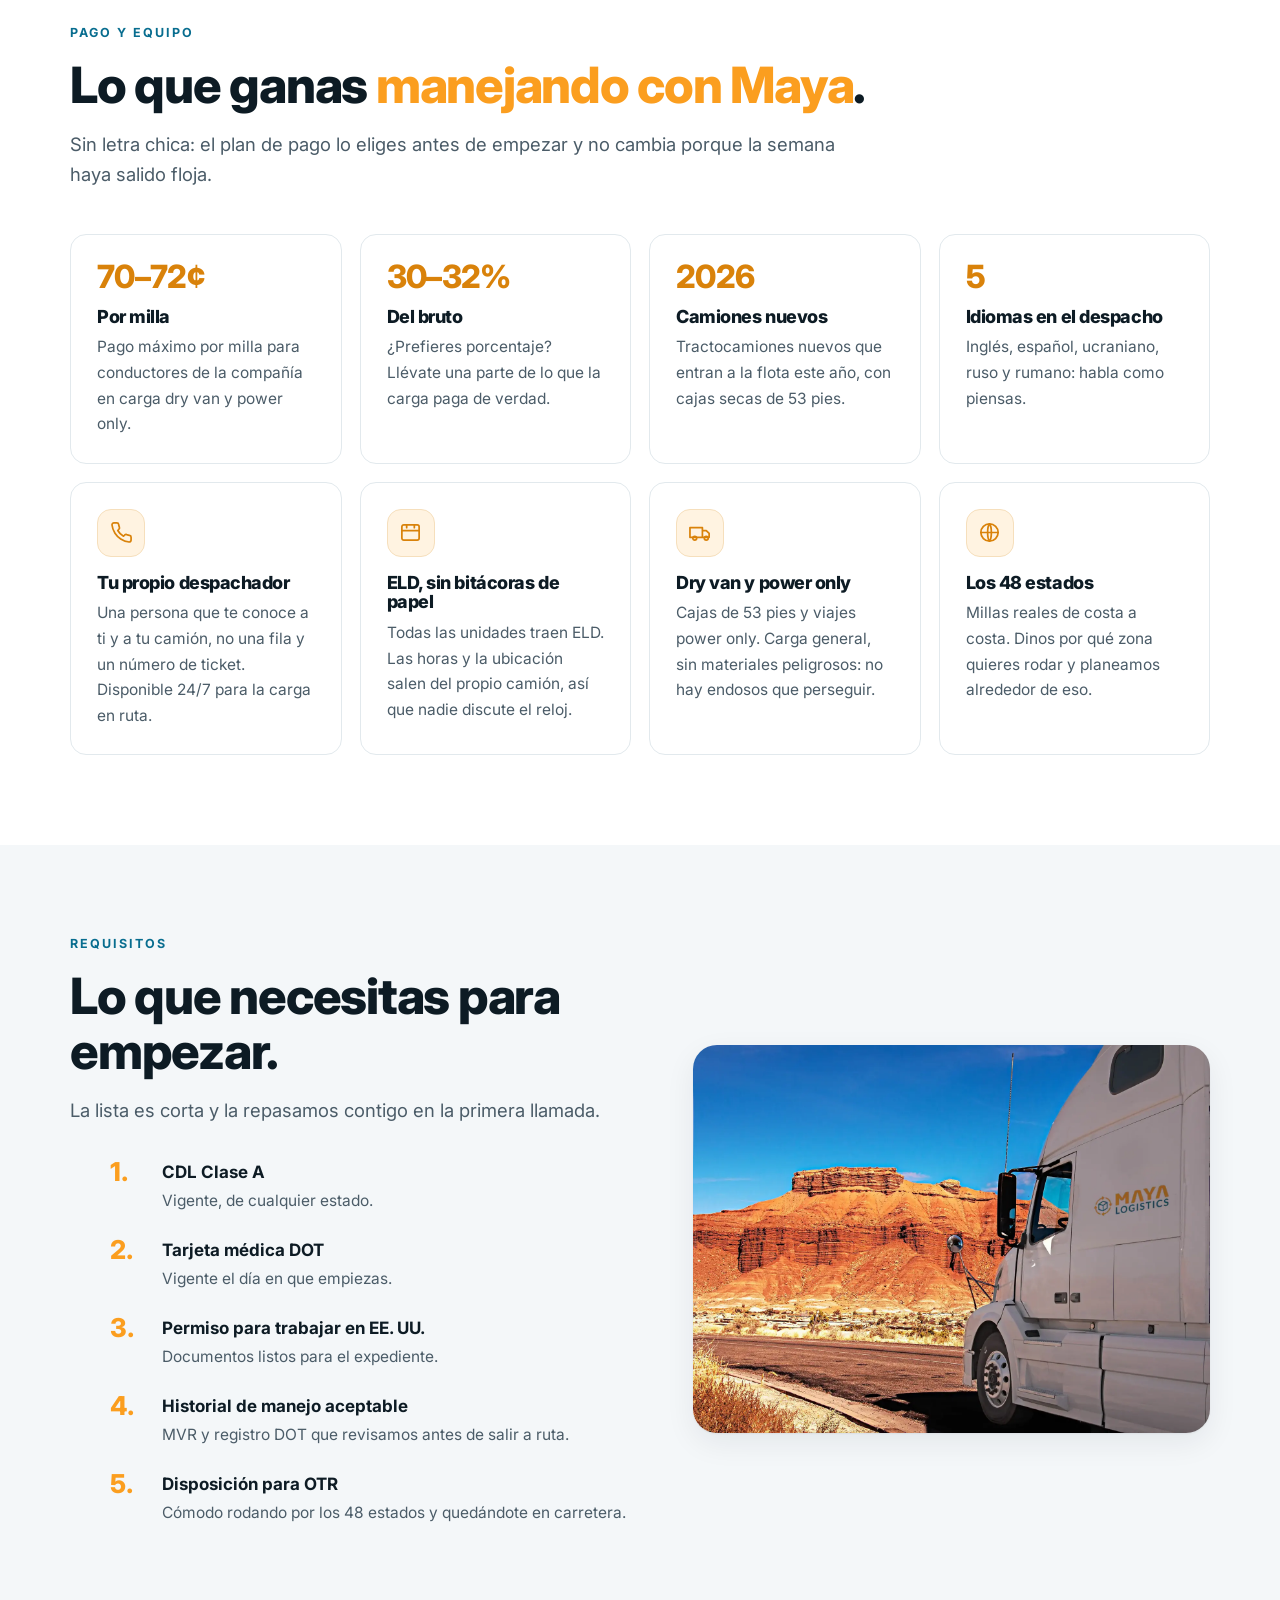
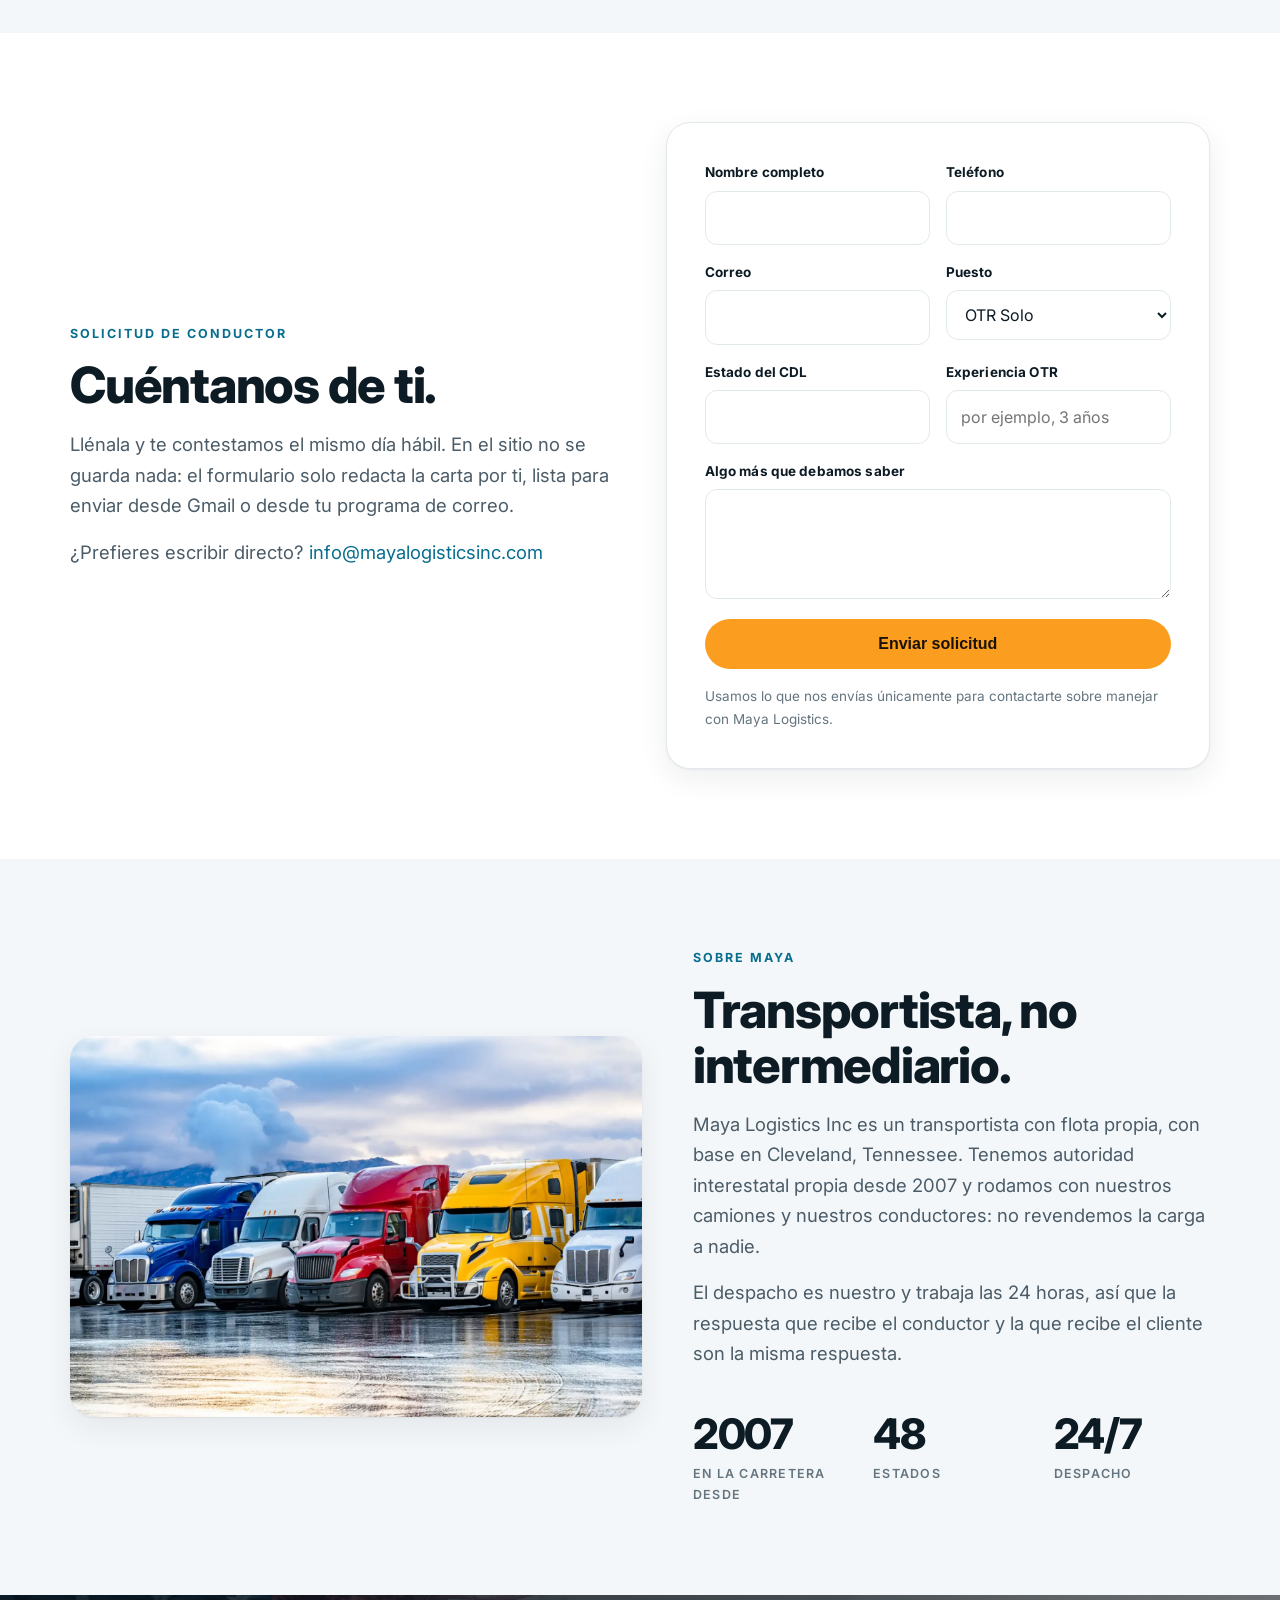
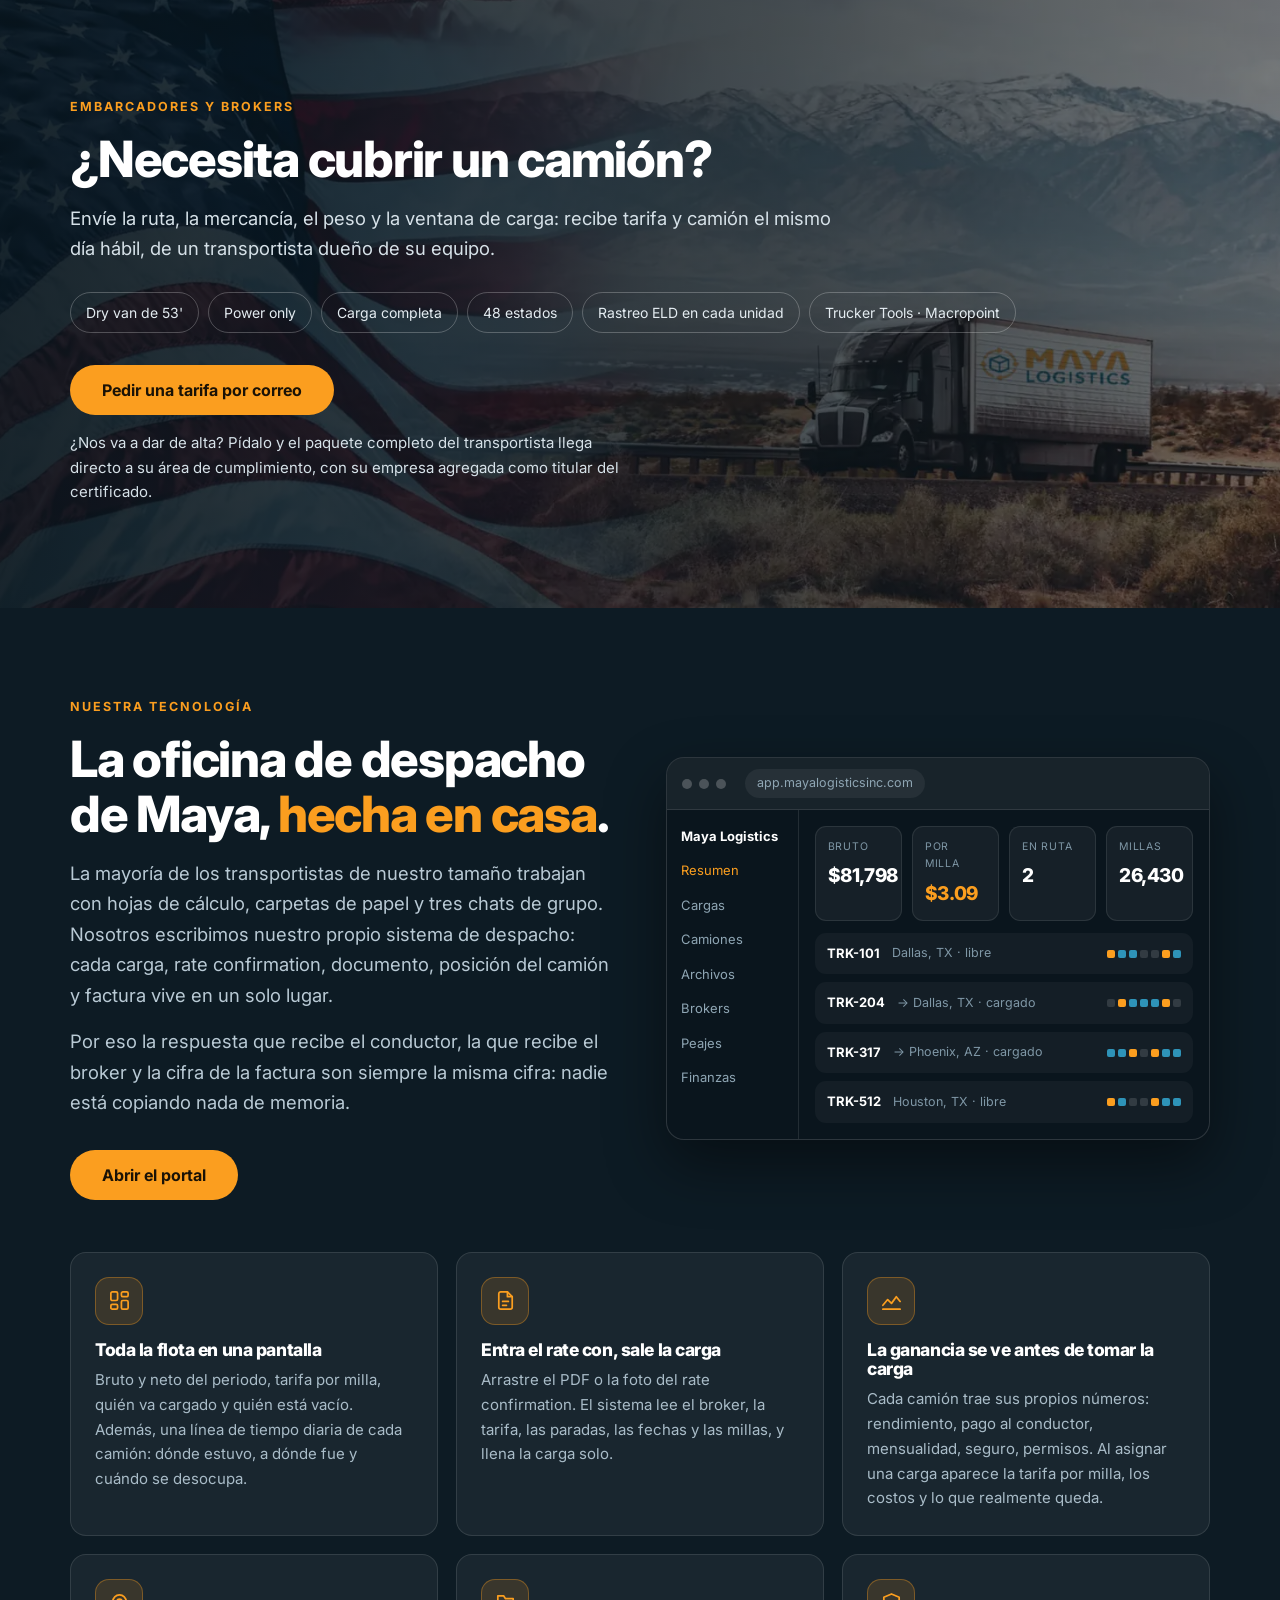
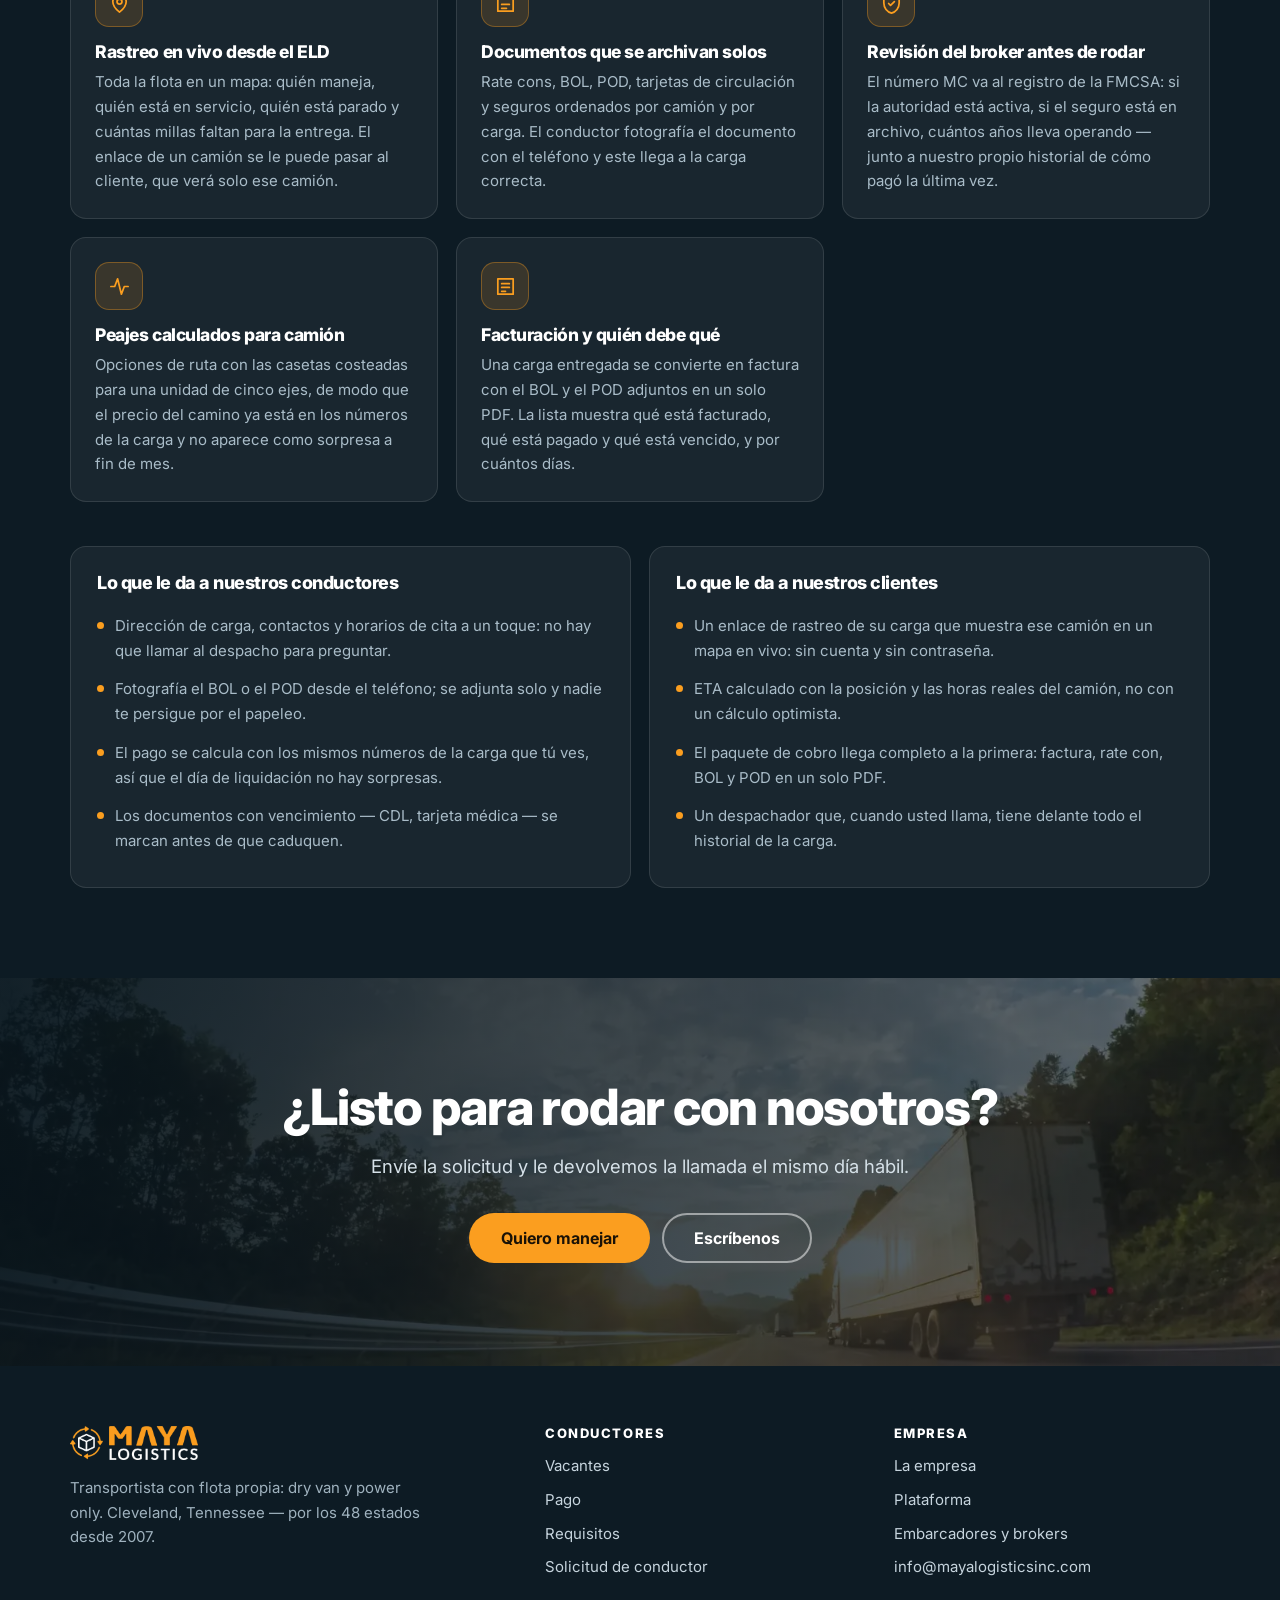
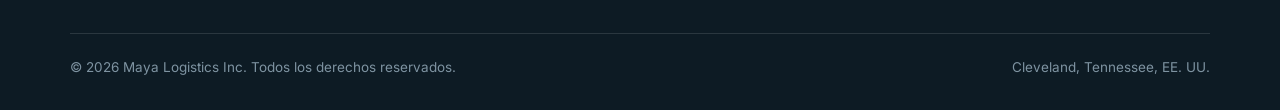
==== commit 47e35a18: "fix: почта сайта — info@mayalogisticsinc.com, ящик наконец заведён Владелец создал ящик в hPanel. MX" ====
--- a/es/index.html
+++ b/es/index.html
@@ -206,10 +206,10 @@
       <p class="eyebrow">Solicitud de conductor</p>
       <h2 class="h2">Cuéntanos de ti.</h2>
       <p class="lead">Llénala y te contestamos el mismo día hábil. En el sitio no se guarda nada: el formulario solo redacta la carta por ti, lista para enviar desde Gmail o desde tu programa de correo.</p>
-      <p class="lead">¿Prefieres escribir directo? <a data-mail href="mailto:dispatch@mayalogisticsinc.com">dispatch@mayalogisticsinc.com</a></p>
-    </div>
-
-    <form class="form-wrap" data-mail-form="dispatch@mayalogisticsinc.com"
+      <p class="lead">¿Prefieres escribir directo? <a data-mail href="mailto:info@mayalogisticsinc.com">info@mayalogisticsinc.com</a></p>
+    </div>
+
+    <form class="form-wrap" data-mail-form="info@mayalogisticsinc.com"
           data-subject="Solicitud de conductor — Maya Logistics" data-sent-title="Tu solicitud está lista">
       <div class="fields">
         <div class="field">
@@ -293,7 +293,7 @@
     </div>
 
     <div class="btns">
-      <a class="btn btn-o" data-mail data-mail-title="Pedir una tarifa por correo" href="mailto:dispatch@mayalogisticsinc.com?subject=Freight%20quote%20request&amp;body=Company%3A%0AContact%20name%3A%0ALane%20(pickup%20city%2Fstate%20-%20delivery%20city%2Fstate)%3A%0APickup%20date%20and%20window%3A%0ACommodity%20and%20weight%3A%0AEquipment%20(dry%20van%20or%20power%20only)%3A%0A">Pedir una tarifa por correo</a>
+      <a class="btn btn-o" data-mail data-mail-title="Pedir una tarifa por correo" href="mailto:info@mayalogisticsinc.com?subject=Freight%20quote%20request&amp;body=Company%3A%0AContact%20name%3A%0ALane%20(pickup%20city%2Fstate%20-%20delivery%20city%2Fstate)%3A%0APickup%20date%20and%20window%3A%0ACommodity%20and%20weight%3A%0AEquipment%20(dry%20van%20or%20power%20only)%3A%0A">Pedir una tarifa por correo</a>
     </div>
     <p class="lead" style="font-size:15px">¿Nos va a dar de alta? Pídalo y el paquete completo del transportista llega directo a su área de cumplimiento, con su empresa agregada como titular del certificado.</p>
   </div>
@@ -429,7 +429,7 @@
     <p class="lead">Envíe la solicitud y le devolvemos la llamada el mismo día hábil.</p>
     <div class="btns" style="justify-content:center">
       <a class="btn btn-o" href="#apply">Quiero manejar</a>
-      <a class="btn btn-ghost" data-mail data-mail-title="Escríbenos" href="mailto:dispatch@mayalogisticsinc.com">Escríbenos</a>
+      <a class="btn btn-ghost" data-mail data-mail-title="Escríbenos" href="mailto:info@mayalogisticsinc.com">Escríbenos</a>
     </div>
   </div>
 </section>
@@ -458,7 +458,7 @@
           <li><a href="#company">La empresa</a></li>
           <li><a href="#platform">Plataforma</a></li>
           <li><a href="#shippers">Embarcadores y brokers</a></li>
-          <li><a data-mail href="mailto:dispatch@mayalogisticsinc.com">dispatch@mayalogisticsinc.com</a></li>
+          <li><a data-mail href="mailto:info@mayalogisticsinc.com">info@mayalogisticsinc.com</a></li>
         </ul>
       </div>
     </div>
@@ -473,7 +473,7 @@
   <a class="fab-o" href="#apply" title="Quiero manejar" aria-label="Quiero manejar">
     <svg viewBox="0 0 24 24" aria-hidden="true"><path d="M16 21v-2a4 4 0 0 0-4-4H6a4 4 0 0 0-4 4v2"/><circle cx="9" cy="7" r="4"/><path d="M19 8v6M22 11h-6"/></svg>
   </a>
-  <a class="fab-w" href="mailto:dispatch@mayalogisticsinc.com" data-mail data-mail-title="Escríbenos" title="Escríbenos" aria-label="Escríbenos">
+  <a class="fab-w" href="mailto:info@mayalogisticsinc.com" data-mail data-mail-title="Escríbenos" title="Escríbenos" aria-label="Escríbenos">
     <svg viewBox="0 0 24 24" aria-hidden="true"><path d="M3 6h18v12H3z"/><path d="m3 7 9 6 9-6"/></svg>
   </a>
 </div>
@@ -485,7 +485,7 @@
     <p class="mbox-sub" data-mbox-sub hidden></p>
 
     <div class="mbox-addr">
-      <span data-mbox-addr>dispatch@mayalogisticsinc.com</span>
+      <span data-mbox-addr>info@mayalogisticsinc.com</span>
       <button class="mbox-copy" type="button" data-mbox-copy-addr data-done="Copiado">Copiar</button>
     </div>
 
@@ -493,7 +493,7 @@
 
     <div class="mbox-btns">
       <a class="btn btn-o" data-mbox-gmail href="https://mail.google.com/" target="_blank" rel="noopener">Abrir en Gmail</a>
-      <a class="btn btn-line" data-mbox-mailto href="mailto:dispatch@mayalogisticsinc.com">Programa de correo</a>
+      <a class="btn btn-line" data-mbox-mailto href="mailto:info@mayalogisticsinc.com">Programa de correo</a>
       <button class="btn btn-line" type="button" data-mbox-copy-body data-done="Copiado" hidden>Copiar el mensaje</button>
     </div>
 
